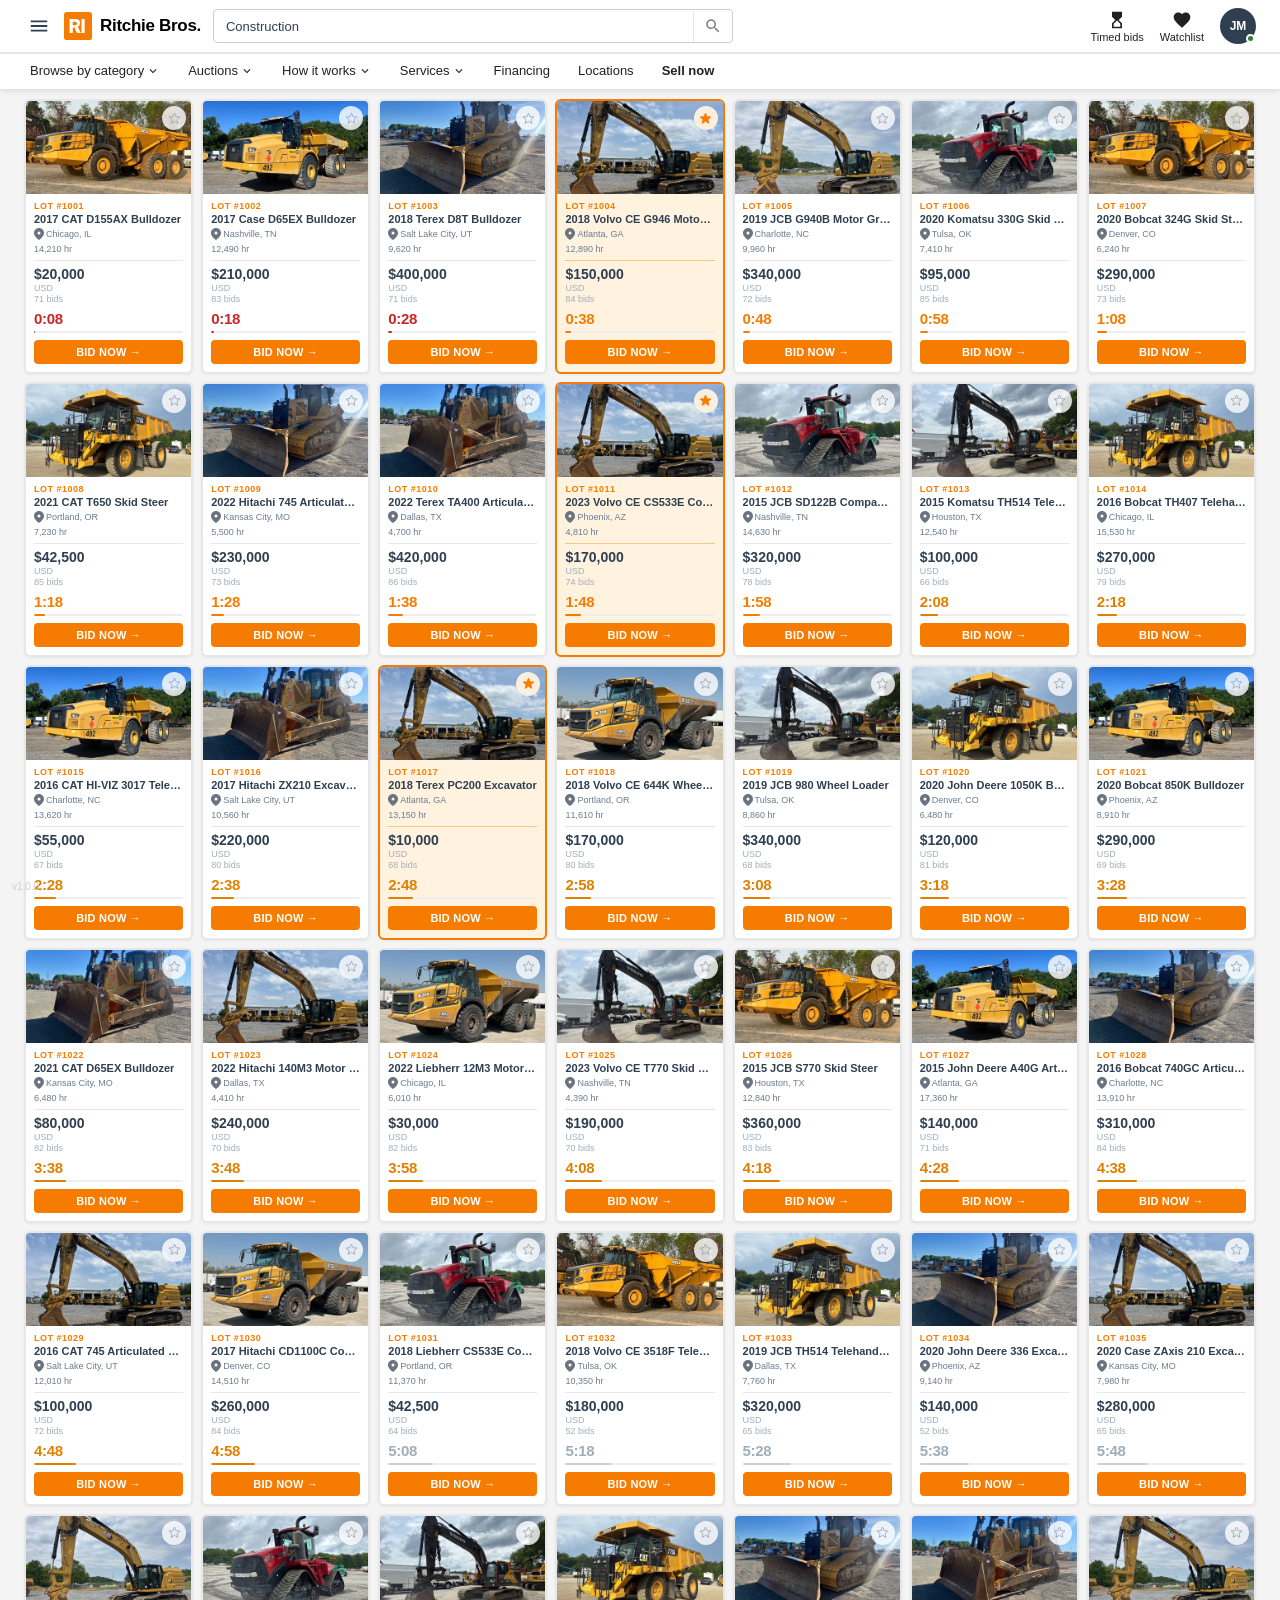
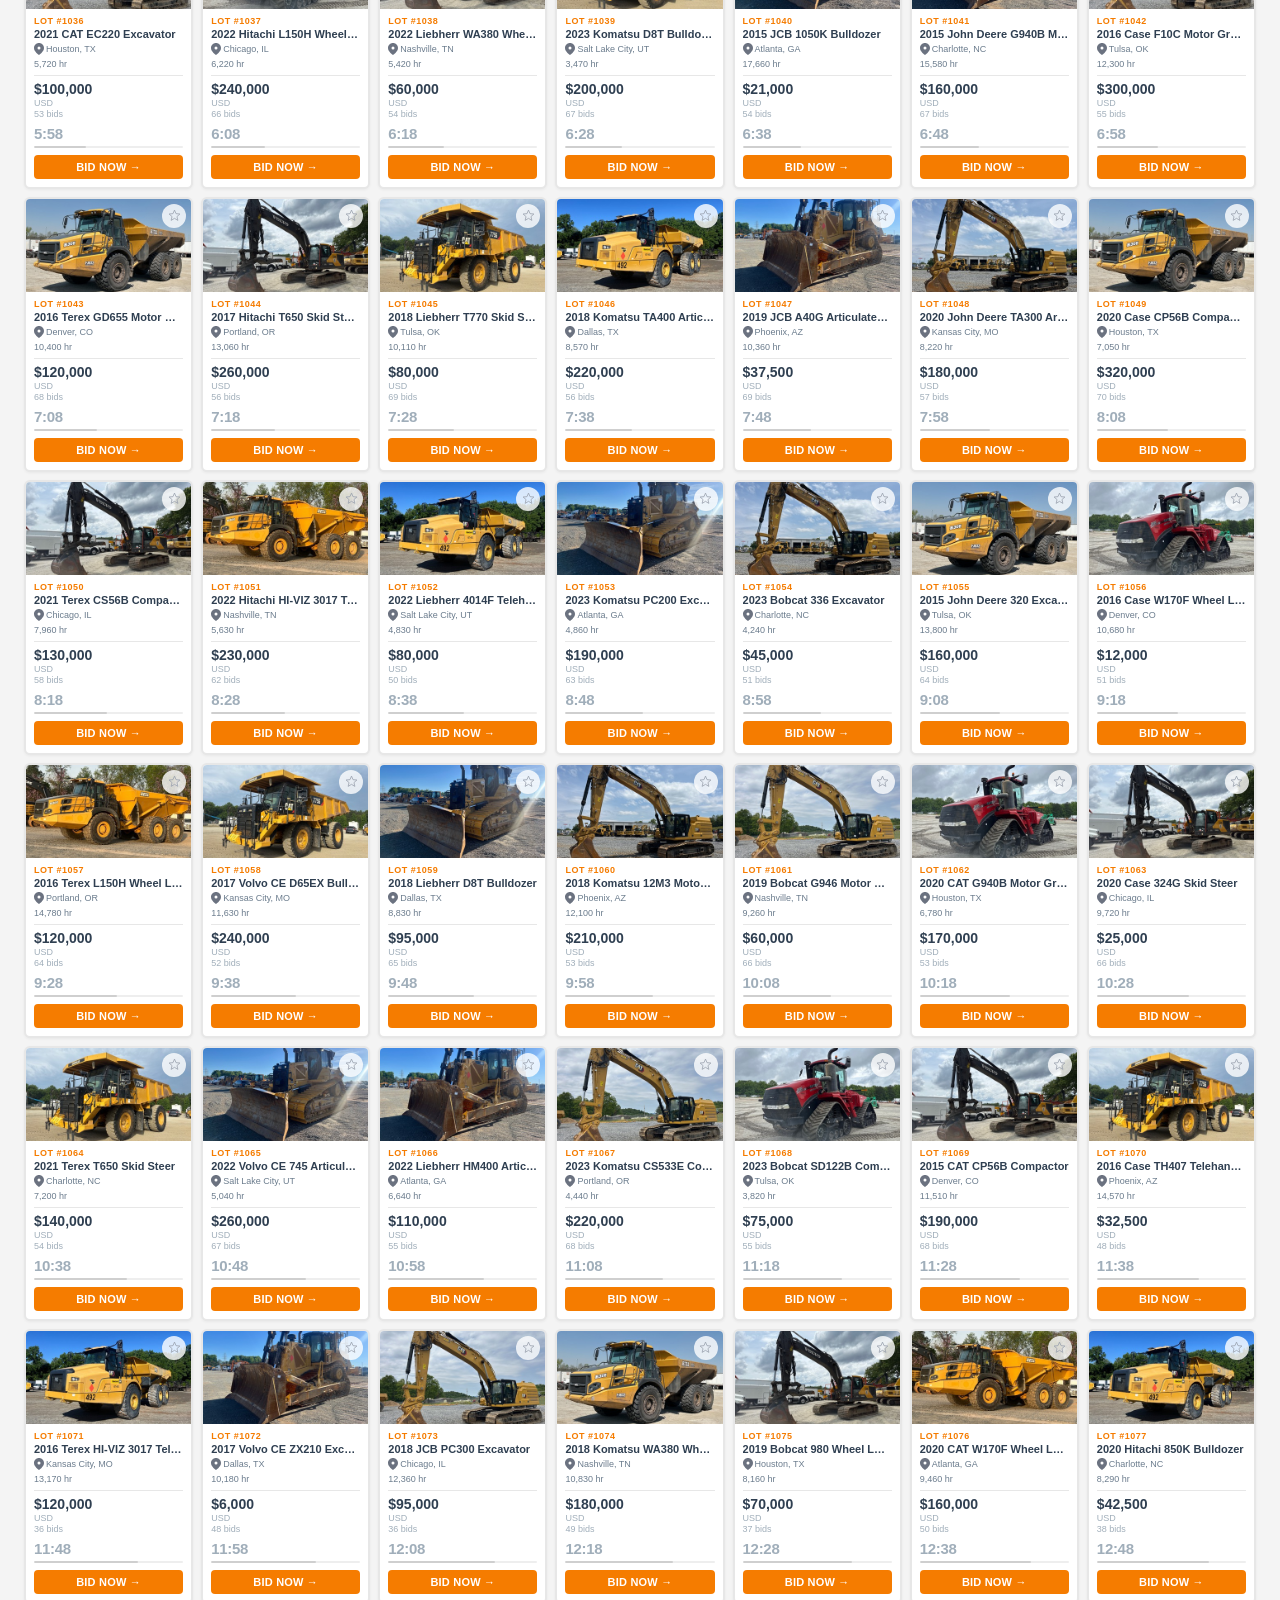
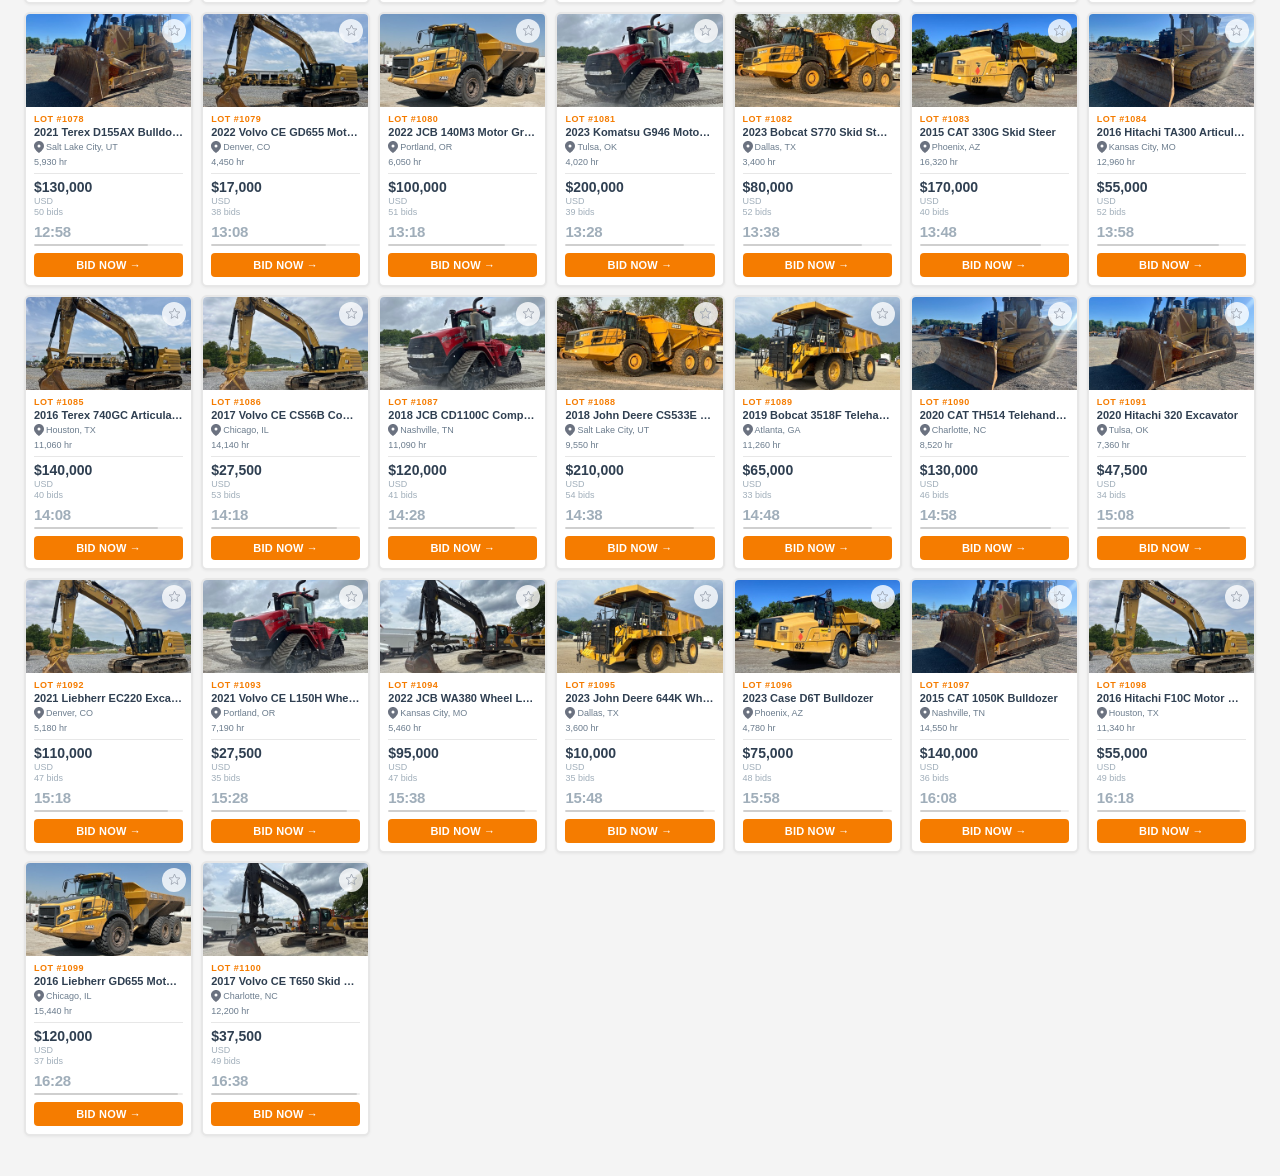
==== v2/index.html @ 9a1bb041 "chore: add v2/ sandbox — copy of current demo for new experiments Co-Authored-By: Claude Sonnet 4.6 " ====
<!DOCTYPE html>
<html lang="en">
<head>
<meta charset="UTF-8">
<meta name="viewport" content="width=device-width, initial-scale=1.0">
<title>Heavy Equipment Auction — LIVE</title>
<meta name="build-version" content="1.0.0">
<style>
  *, *::before, *::after { box-sizing: border-box; margin: 0; padding: 0; }

  :root {
    --bg: #F4F4F4;
    --card: #FFFFFF;
    --card-border: #E7E7E7;
    --divider: #CFCFCF;
    --orange: #F57C00;
    --amber: #E08000;
    --red: #C62828;
    --indigo: #5E35B1;
    --green: #2E7D32;
    --navy: #2F3F51;
    --text: #2F3F51;
    --muted: #6B7C8D;
    --dim: #A0AEBA;
  }

  body {
    background: var(--bg);
    color: var(--text);
    font-family: -apple-system, BlinkMacSystemFont, 'Segoe UI', sans-serif;
    min-height: 100vh;
  }

  /* ── HEADER (RB-style) ── */
  .header {
    background: #FFFFFF;
    position: sticky;
    top: 0;
    z-index: 100;
    box-shadow: 0 2px 6px rgba(0,0,0,0.1);
  }

  /* toolbar row */
  .header-toolbar {
    display: flex;
    align-items: center;
    gap: 12px;
    padding: 8px 16px;
    border-bottom: 1px solid rgba(0,0,0,0.10);
  }
  .header-left {
    display: flex;
    align-items: center;
    gap: 10px;
    flex-shrink: 0;
  }
  .header-icon-btn {
    background: none;
    border: none;
    cursor: pointer;
    color: #2F3F51;
    padding: 4px;
    display: flex;
    align-items: center;
    border-radius: 4px;
  }
  .header-icon-btn:hover { background: #F4F4F4; }
  .header-logo {
    display: flex;
    align-items: center;
    gap: 8px;
    text-decoration: none;
  }
  .header-logo-text {
    font-size: 17px;
    font-weight: 900;
    color: #000;
    letter-spacing: -0.3px;
    white-space: nowrap;
  }

  /* search */
  .header-search {
    flex: 1;
    max-width: 520px;
  }
  .header-search-wrap {
    display: flex;
    align-items: center;
    border: 1px solid #CFCFCF;
    border-radius: 4px;
    overflow: hidden;
    background: #fff;
  }
  .header-search-wrap:focus-within { border-color: var(--orange); box-shadow: 0 0 0 2px rgba(245,124,0,0.15); }
  .header-search-input {
    flex: 1;
    border: none;
    outline: none;
    padding: 8px 12px;
    font-size: 13px;
    color: var(--navy);
    background: transparent;
  }
  .header-search-btn {
    background: none;
    border: none;
    border-left: 1px solid #E7E7E7;
    padding: 7px 10px;
    cursor: pointer;
    display: flex;
    align-items: center;
  }
  .header-search-btn:hover { background: #F4F4F4; }

  /* right nav */
  .header-right {
    display: flex;
    align-items: center;
    gap: 16px;
    flex-shrink: 0;
    margin-left: auto;
  }
  .header-nav-link {
    display: flex;
    flex-direction: column;
    align-items: center;
    gap: 1px;
    text-decoration: none;
    color: rgba(0,0,0,0.87);
    font-size: 11px;
    font-weight: 500;
    white-space: nowrap;
  }
  .header-nav-link:hover { color: var(--orange); }
  .header-nav-link svg { color: inherit; }
  .header-avatar {
    position: relative;
    width: 36px;
    height: 36px;
    border-radius: 50%;
    background: var(--navy);
    color: #fff;
    font-size: 12px;
    font-weight: 700;
    border: none;
    cursor: pointer;
    display: flex;
    align-items: center;
    justify-content: center;
  }
  .avatar-dot {
    position: absolute;
    bottom: 1px;
    right: 1px;
    width: 9px;
    height: 9px;
    background: var(--green);
    border-radius: 50%;
    border: 2px solid #fff;
  }

  /* bottom nav row */
  .header-nav {
    border-top: 1px solid rgba(0,0,0,0.10);
  }
  .header-nav-inner {
    display: flex;
    align-items: center;
    padding: 0 16px;
    gap: 0;
  }
  .header-nav-item {
    display: flex;
    align-items: center;
    gap: 2px;
    padding: 9px 14px;
    font-size: 13px;
    font-weight: 500;
    color: rgba(0,0,0,0.87);
    background: none;
    border: none;
    text-decoration: none;
    cursor: pointer;
    white-space: nowrap;
    border-bottom: 2px solid transparent;
  }
  .header-nav-item:hover { color: var(--orange); border-bottom-color: var(--orange); }
  .header-nav-sell {
    font-weight: 900;
    font-size: 13px;
  }

  /* ── LIVE BADGE (used in header if needed) ── */
  .live-badge {
    background: var(--red);
    color: #fff;
    font-size: 10px;
    font-weight: 700;
    letter-spacing: 1.5px;
    padding: 3px 7px;
    border-radius: 3px;
    animation: livePulse 2s ease-in-out infinite;
    flex-shrink: 0;
  }
  @keyframes livePulse {
    0%, 100% { opacity: 1; }
    50% { opacity: 0.55; }
  }


  /* ── GRID ── */
  .grid {
    display: grid;
    grid-template-columns: repeat(8, 1fr);
    gap: 8px;
  }
  @media (max-width: 1399px) { .grid { grid-template-columns: repeat(7, 1fr); } }
  @media (max-width: 1099px) { .grid { grid-template-columns: repeat(5, 1fr); } }
  @media (max-width: 799px)  { .grid { grid-template-columns: repeat(4, 1fr); } }
  @media (max-width: 599px)  { .grid { grid-template-columns: repeat(2, 1fr); } }
  @media (max-width: 399px)  { .grid { grid-template-columns: 1fr; } }

  /* ── TILE ── */
  .tile {
    background: var(--card);
    border: 2px solid var(--card-border);
    border-radius: 6px;
    overflow: hidden;
    display: flex;
    flex-direction: column;
    transition: border-color 0.3s, box-shadow 0.3s, opacity 0.6s, transform 0.6s;
    position: relative;
    box-shadow: 0 1px 3px rgba(0,0,0,0.05);
  }


  /* watchlisted tile — orange tint bg + stronger border */
  .tile.watchlisted {
    background: #FFF3E0;
    border-color: var(--orange);
    border-width: 2px;
  }

  /* extend flash — single keyframe animation, no class swapping needed */
  @keyframes extendFlash {
    0%   { filter: grayscale(1) brightness(0.15); }
    45%  { filter: grayscale(1) brightness(0.15); }
    100% { filter: grayscale(0) brightness(1); }
  }
  .tile.extending {
    animation: extendFlash 3.5s ease-out forwards;
  }

  /* sold fade */
  .tile.selling {
    opacity: 0;
    transform: scale(0.95);
    pointer-events: none;
  }

  /* ── TILE IMAGE ── */
  .tile-img {
    width: 100%;
    aspect-ratio: 16/9;
    object-fit: cover;
    background: #E8E8E8;
    display: block;
  }
  .tile-img-wrap {
    position: relative;
    flex-shrink: 0;
  }
  .tile-img-fallback {
    width: 100%;
    aspect-ratio: 16/9;
    display: flex;
    align-items: center;
    justify-content: center;
    font-size: 10px;
    font-weight: 600;
    color: var(--dim);
    background: #EEEEEE;
    letter-spacing: 0.5px;
    text-transform: uppercase;
  }

  /* bid status banner */
  .bid-status-banner {
    position: absolute;
    bottom: 0;
    left: 0;
    right: 0;
    padding: 3px 8px;
    font-size: 10px;
    font-weight: 800;
    letter-spacing: 1.2px;
    text-align: center;
    text-transform: uppercase;
    display: none;
  }
  .bid-status-banner.winning {
    display: block;
    background: rgba(27, 94, 32, 0.88);
    color: #fff;
  }
  .bid-status-banner.outbid {
    display: block;
    background: rgba(183, 28, 28, 0.88);
    color: #fff;
  }

  /* extended badge */
  .extended-badge {
    position: absolute;
    top: 7px;
    left: 7px;
    background: var(--indigo);
    color: #fff;
    font-size: 10px;
    font-weight: 700;
    letter-spacing: 0.6px;
    padding: 3px 7px;
    border-radius: 3px;
    display: none;
    align-items: center;
    gap: 4px;
    z-index: 2;
  }
  .extended-badge.visible { display: flex; }

  /* sold overlay */
  .sold-overlay {
    position: absolute;
    inset: 0;
    background: rgba(47,63,81,0.88);
    display: none;
    flex-direction: column;
    align-items: center;
    justify-content: center;
    z-index: 10;
    border-radius: 6px;
  }
  .sold-overlay.visible { display: flex; }
  .sold-text {
    font-size: 34px;
    font-weight: 900;
    color: #4CAF50;
    letter-spacing: 4px;
    line-height: 1;
  }
  .sold-price {
    font-size: 20px;
    font-weight: 700;
    color: #fff;
    margin-top: 5px;
  }

  /* ── TILE BODY ── */
  .tile-body {
    padding: 7px 8px 0;
    flex: 1;
  }
  .tile-lot {
    font-size: 9px;
    font-weight: 700;
    color: var(--orange);
    letter-spacing: 0.5px;
    text-transform: uppercase;
    margin-bottom: 1px;
  }
  .tile-name {
    font-size: 11px;
    font-weight: 700;
    color: var(--navy);
    line-height: 1.3;
    margin-bottom: 2px;
    white-space: nowrap;
    overflow: hidden;
    text-overflow: ellipsis;
  }
  .tile-location {
    font-size: 9px;
    color: var(--muted);
    display: flex;
    align-items: center;
    gap: 2px;
    margin-bottom: 4px;
  }
  .tile-hours {
    font-size: 9px;
    color: var(--muted);
    margin-bottom: 6px;
  }
  .tile-bid-section {
    border-top: 1px solid var(--card-border);
    padding-top: 5px;
    margin-bottom: 6px;
  }
  .tile.watchlisted .tile-bid-section { border-top-color: #F9C784; }
  .bid-price { font-size: 14px; font-weight: 700; color: var(--navy); line-height: 1.2; }
  .bid-currency { font-size: 9px; color: var(--dim); margin-bottom: 1px; }
  .bid-count-val { font-size: 9px; color: var(--dim); }

  /* ── TILE FOOTER ── */
  .tile-footer {
    padding: 0 8px 8px;
  }
  .timer-row {
    display: flex;
    align-items: center;
    justify-content: space-between;
    margin-bottom: 4px;
  }
  .timer-display {
    font-size: 15px;
    font-weight: 800;
    font-variant-numeric: tabular-nums;
    letter-spacing: -0.3px;
    color: var(--dim);
    transition: color 0.3s;
  }
  .state-warning  .timer-display { color: var(--amber); }
  .state-urgent   .timer-display { color: var(--orange); }
  .state-critical .timer-display { color: var(--red); }

  /* progress bar */
  .progress-wrap {
    height: 2px;
    background: #EEEEEE;
    border-radius: 2px;
    overflow: hidden;
    margin-bottom: 7px;
  }
  .progress-fill {
    height: 100%;
    background: var(--divider);
    border-radius: 2px;
    transition: width 1s linear, background 0.3s;
  }
  .state-warning  .progress-fill { background: var(--amber); }
  .state-urgent   .progress-fill { background: var(--orange); }
  .state-critical .progress-fill { background: var(--red); }

  /* bid button */
  .bid-btn {
    width: 100%;
    padding: 6px 8px;
    background: var(--orange);
    color: #fff;
    font-size: 11px;
    font-weight: 700;
    letter-spacing: 0.2px;
    border: none;
    border-radius: 4px;
    cursor: pointer;
    transition: background 0.15s, transform 0.1s;
    display: flex;
    align-items: center;
    justify-content: center;
    gap: 4px;
  }
  .bid-btn:hover  { background: #E65100; }
  .bid-btn:active { transform: scale(0.98); }
  .bid-btn.flash  { background: #388E3C; color: #fff; }
  @keyframes btnUrgentFlash {
    0%, 100% { opacity: 1; }
    50%       { opacity: 0; }
  }
  .bid-btn.urgent-flash {
    animation: btnUrgentFlash 1.4s ease-in-out infinite;
  }

  /* ── TOASTS ── */
  .toast-container {
    position: fixed;
    bottom: 20px;
    right: 20px;
    z-index: 999;
    display: flex;
    flex-direction: column;
    gap: 7px;
    align-items: flex-end;
    pointer-events: none;
  }
  .toast {
    background: #FFFFFF;
    border: 1px solid var(--card-border);
    border-left: 3px solid var(--orange);
    color: var(--navy);
    font-size: 12px;
    font-weight: 600;
    padding: 9px 13px;
    border-radius: 5px;
    box-shadow: 0 3px 12px rgba(0,0,0,0.12);
    animation: toastIn 0.25s ease-out, toastOut 0.3s ease-in 2.7s forwards;
    max-width: 270px;
  }
  .toast.toast-purple { border-left-color: var(--indigo); }
  .toast.toast-green  { border-left-color: var(--green); }
  @keyframes toastIn  { from { opacity: 0; transform: translateX(16px); } to { opacity: 1; transform: translateX(0); } }
  @keyframes toastOut { from { opacity: 1; transform: translateX(0); } to { opacity: 0; transform: translateX(16px); } }

  /* ── VERSION BADGE ── */
  #version-badge {
    position: fixed;
    bottom: 8px;
    left: 12px;
    font-size: 10px;
    color: #CFCFCF;
    z-index: 999;
    pointer-events: none;
  }

  /* ── EMPTY STATE ── */
  .empty-state {
    grid-column: 1 / -1;
    text-align: center;
    padding: 80px 20px;
    color: var(--muted);
    font-size: 16px;
    display: none;
  }
  .empty-state.visible { display: block; }

  /* ── WATCHLIST STAR ── */
  .watch-btn {
    position: absolute;
    top: 5px;
    right: 5px;
    background: rgba(255,255,255,0.80);
    border: none;
    border-radius: 50%;
    width: 24px;
    height: 24px;
    display: flex;
    align-items: center;
    justify-content: center;
    cursor: pointer;
    transition: background 0.15s, transform 0.1s;
    z-index: 3;
    padding: 0;
  }
  .watch-btn:hover  { background: rgba(255,255,255,0.95); transform: scale(1.1); }
  .watch-btn:active { transform: scale(0.95); }
  .watch-btn.active { background: rgba(255,243,224,0.95); }

  /* ── PAGE MAX-WIDTH ── */
  .header-toolbar { max-width: 1680px; margin: 0 auto; padding-left: 24px; padding-right: 24px; }
  .header-nav-inner { max-width: 1680px; margin: 0 auto; padding-left: 16px; padding-right: 16px; }
  .auction-bar { padding-left: 24px; padding-right: 24px; }
  .legend-bar  { padding-left: 24px; padding-right: 24px; }
  .grid-container { padding: 10px 24px 40px; max-width: 1680px; margin: 0 auto; }
</style>
</head>
<body>

<!-- HEADER -->
<header class="header">
  <!-- Top toolbar -->
  <div class="header-toolbar">
    <!-- Left: hamburger + logo -->
    <div class="header-left">
      <button class="header-icon-btn" aria-label="Menu">
        <svg width="22" height="22" viewBox="0 0 24 24" fill="currentColor"><path d="M3 18h18v-2H3v2zm0-5h18v-2H3v2zm0-7v2h18V6H3z"/></svg>
      </button>
      <a href="#" class="header-logo">
        <svg width="28" height="28" viewBox="0 0 40 40" fill="none">
          <rect width="40" height="40" rx="4" fill="#F57C00"/>
          <path d="M8 30V10h8c4.4 0 7 2.2 7 5.8 0 2.4-1.2 4.2-3.2 5.2L24 30h-5.5l-3.6-7.8H12.5V30H8zm4.5-11.2h3.2c1.8 0 2.8-.9 2.8-2.5s-1-2.4-2.8-2.4h-3.2v4.9z" fill="white"/>
          <path d="M25 30V10h4.5v20H25z" fill="white"/>
        </svg>
        <span class="header-logo-text">Ritchie Bros.</span>
      </a>
    </div>

    <!-- Center: search -->
    <div class="header-search">
      <div class="header-search-wrap">
        <input class="header-search-input" type="text" placeholder="Search over 100,000 items" value="Construction">
        <button class="header-search-btn" aria-label="Search">
          <svg width="18" height="18" viewBox="0 0 24 24" fill="#808080"><path d="M15.5 14h-.79l-.28-.27C15.41 12.59 16 11.11 16 9.5 16 5.91 13.09 3 9.5 3S3 5.91 3 9.5 5.91 16 9.5 16c1.61 0 3.09-.59 4.23-1.57l.27.28v.79l5 4.99L20.49 19l-4.99-5zm-6 0C7.01 14 5 11.99 5 9.5S7.01 5 9.5 5 14 7.01 14 9.5 11.99 14 9.5 14z"/></svg>
        </button>
      </div>
    </div>

    <!-- Right: nav icons -->
    <div class="header-right">
      <a href="#" class="header-nav-link">
        <svg width="20" height="20" viewBox="0 0 24 24" fill="currentColor"><path d="m6 2 .01 6L10 12l-3.99 4.01L6 22h12v-6l-4-4 4-3.99V2H6zm10 14.5V20H8v-3.5l4-4 4 4z"/></svg>
        <span>Timed bids</span>
      </a>
      <a href="#" class="header-nav-link">
        <svg width="20" height="20" viewBox="0 0 24 24" fill="currentColor"><path d="m12 21.35-1.45-1.32C5.4 15.36 2 12.28 2 8.5 2 5.42 4.42 3 7.5 3c1.74 0 3.41.81 4.5 2.09C13.09 3.81 14.76 3 16.5 3 19.58 3 22 5.42 22 8.5c0 3.78-3.4 6.86-8.55 11.54L12 21.35z"/></svg>
        <span>Watchlist</span>
      </a>
      <button class="header-avatar" aria-label="Account">
        <span>JM</span>
        <span class="avatar-dot"></span>
      </button>
    </div>
  </div>

  <!-- Bottom nav -->
  <div class="header-nav">
    <div class="header-nav-inner">
      <button class="header-nav-item">Browse by category <svg width="14" height="14" viewBox="0 0 24 24" fill="currentColor"><path d="M16.59 8.59 12 13.17 7.41 8.59 6 10l6 6 6-6z"/></svg></button>
      <button class="header-nav-item">Auctions <svg width="14" height="14" viewBox="0 0 24 24" fill="currentColor"><path d="M16.59 8.59 12 13.17 7.41 8.59 6 10l6 6 6-6z"/></svg></button>
      <button class="header-nav-item">How it works <svg width="14" height="14" viewBox="0 0 24 24" fill="currentColor"><path d="M16.59 8.59 12 13.17 7.41 8.59 6 10l6 6 6-6z"/></svg></button>
      <button class="header-nav-item">Services <svg width="14" height="14" viewBox="0 0 24 24" fill="currentColor"><path d="M16.59 8.59 12 13.17 7.41 8.59 6 10l6 6 6-6z"/></svg></button>
      <a href="#" class="header-nav-item">Financing</a>
      <a href="#" class="header-nav-item">Locations</a>
      <a href="#" class="header-nav-item header-nav-sell">Sell now</a>
    </div>
  </div>
</header>


<!-- GRID -->
<div class="grid-container">
  <div class="grid" id="auction-grid">
    <div class="empty-state" id="empty-state">
      All lots have sold. Auction complete.
    </div>
  </div>
</div>

<!-- TOASTS -->
<div class="toast-container" id="toast-container"></div>

<!-- VERSION -->
<div id="version-badge"></div>

<script>
// ── FEATURE FLAGS ────────────────────────────────────────────────────────────
// v2: re-sort the grid after an auto-extension (true = reshuffle, false = stay put)
const V2_RESHUFFLE = true;

// ── DATA GENERATION ──────────────────────────────────────────────────────────

const THUMBNAILS = [
  'thumbnails/1.jpg','thumbnails/2.jpg','thumbnails/4.jpg','thumbnails/5.jpg',
  'thumbnails/6.jpg','thumbnails/7.jpg','thumbnails/8.jpg','thumbnails/9.jpg',
  'thumbnails/10.jpg','thumbnails/11.jpg',
];

const MAKES = ['CAT', 'John Deere', 'Komatsu', 'Volvo CE', 'Hitachi', 'Case', 'Bobcat', 'JCB', 'Liebherr', 'Terex'];

const EQUIPMENT_TYPES = [
  { type: 'Excavator',             models: ['320', '336', '349', 'PC200', 'PC300', 'ZX210', 'EC220', 'ZAxis 210'],      baseBid: 85000,  spread: 180000, color: '#E8EEF4' },
  { type: 'Wheel Loader',          models: ['980', '644K', 'WA380', 'L150H', 'ZW220', 'W170F'],                         baseBid: 65000,  spread: 220000, color: '#E8F2EC' },
  { type: 'Bulldozer',             models: ['D6T', 'D8T', 'D65EX', 'D155AX', '850K', '1050K'],                          baseBid: 110000, spread: 320000, color: '#F5EDE8' },
  { type: 'Motor Grader',          models: ['12M3', '140M3', 'GD655', 'F10C', 'G940B', 'G946'],                         baseBid: 75000,  spread: 250000, color: '#F4F2E8' },
  { type: 'Skid Steer',            models: ['S650', 'T650', '324G', '330G', 'S770', 'T770'],                             baseBid: 22000,  spread: 48000,  color: '#EAF0F5' },
  { type: 'Articulated Dump Truck',models: ['745', '740GC', 'TA300', 'A40G', 'TA400', 'HM400'],                         baseBid: 160000, spread: 350000, color: '#F0EBF8' },
  { type: 'Compactor',             models: ['CS56B', 'CP56B', 'SD122B', 'CS533E', 'CD1100C'],                            baseBid: 32000,  spread: 110000, color: '#E8F5F2' },
  { type: 'Telehandler',           models: ['TH407', 'TH514', '3518F', '4014F', 'HI-VIZ 3017'],                         baseBid: 38000,  spread: 140000, color: '#F5EFE8' },
];

const LOCATIONS = [
  'Houston, TX', 'Dallas, TX', 'Denver, CO', 'Atlanta, GA',
  'Chicago, IL', 'Phoenix, AZ', 'Portland, OR', 'Charlotte, NC',
  'Nashville, TN', 'Kansas City, MO', 'Tulsa, OK', 'Salt Lake City, UT',
];

function getBidIncrement(currentBid) {
  if (currentBid <   1000) return 100;
  if (currentBid <   5000) return 250;
  if (currentBid <  10000) return 500;
  if (currentBid <  25000) return 1000;
  if (currentBid <  50000) return 2500;
  if (currentBid < 100000) return 5000;
  return 10000;
}

function seededRandom(seed) {
  let s = seed;
  return function() {
    s = (s * 1664525 + 1013904223) & 0xffffffff;
    return (s >>> 0) / 0xffffffff;
  };
}

function fmt$(n) {
  return '$' + Math.round(n).toLocaleString();
}

function fmtHr(h) {
  return h.toLocaleString() + ' hr';
}

function generateItems() {
  const items = [];
  const now = Date.now();

  for (let i = 0; i < 100; i++) {
    const rng = seededRandom(i * 137 + 42);
    const typeIdx = Math.floor(rng() * EQUIPMENT_TYPES.length);
    const eq = EQUIPMENT_TYPES[typeIdx];
    const make = MAKES[Math.floor(rng() * MAKES.length)];
    const model = eq.models[Math.floor(rng() * eq.models.length)];
    const year = 2015 + Math.floor(rng() * 9);
    const location = LOCATIONS[Math.floor(rng() * LOCATIONS.length)];
    const simCap = 10000 + Math.floor(rng() * 490000);
    // Items closing soonest (i=0) start near 90% of cap; latest (i=99) near 30%
    const fraction = i / 99;
    const baseProgress = 0.9 - fraction * 0.6;
    const jitter = (rng() - 0.5) * 0.12;
    const bidProgress = Math.max(0.05, Math.min(0.95, baseProgress + jitter));
    const rawBid = Math.round(simCap * bidProgress);
    const startIncrement = getBidIncrement(rawBid);
    const startBid = Math.max(startIncrement, Math.floor(rawBid / startIncrement) * startIncrement);
    const bidCount = Math.round(5 + bidProgress * 70 + rng() * 25);
    // Hours scale with age: ~1000–1600 hrs/year, rounded to nearest 10
    const hoursPerYear = 1000 + Math.floor(rng() * 600);
    const hours = Math.round((hoursPerYear * (2026 - year) + Math.floor(rng() * 500)) / 10) * 10;
    const lotNum = 1001 + i;
    const watchlisted = lotNum === 1004 || lotNum === 1011 || lotNum === 1017;
    const thumbnail = watchlisted ? 'thumbnails/5.jpg' : THUMBNAILS[Math.floor(rng() * THUMBNAILS.length)];

    // Items close 10s apart; first at 10s, last at ~1000s
    const closeTime = now + (10 + i * 10) * 1000;

    items.push({
      id: lotNum,
      lotNum,
      year,
      make,
      model,
      type: eq.type,
      bgColor: eq.color,
      thumbnail,
      location,
      currentBid: startBid,
      bidCount,
      closeTime,
      originalClose: closeTime,
      status: 'active',
      extendedUntil: 0,
      extendCount: 0,
      watchlisted,
      userBid: false,
      userWinning: false,
      simCap,
      hours,
    });
  }

  // Sort by closeTime
  items.sort((a, b) => a.closeTime - b.closeTime);
  return items;
}

// ── STATE ────────────────────────────────────────────────────────────────────

let items = generateItems();
let soldCount = 0;
let totalSales = 0;

// ── RENDER ───────────────────────────────────────────────────────────────────

function timerState(secsLeft) {
  if (secsLeft <= 30)  return 'critical';
  if (secsLeft <= 120) return 'urgent';
  if (secsLeft <= 300) return 'warning';
  return 'normal';
}


function formatTime(secs) {
  if (secs <= 0) return '0:00';
  const m = Math.floor(secs / 60);
  const s = secs % 60;
  return `${m}:${s.toString().padStart(2, '0')}`;
}

function progressPct(item) {
  const remaining = item.closeTime - Date.now();
  const fullSpan = 17 * 60 * 1000;
  return Math.max(0, Math.min(100, (remaining / fullSpan) * 100));
}

function buildTile(item) {
  const secsLeft = Math.max(0, Math.ceil((item.closeTime - Date.now()) / 1000));
  const state = timerState(secsLeft);
  const pct = progressPct(item);
  const extVisible = Date.now() < item.extendedUntil;

  const el = document.createElement('div');
  el.className = `tile state-${state}${item.watchlisted ? ' watchlisted' : ''}`;
  el.id = `tile-${item.id}`;
  el.dataset.id = item.id;

  el.innerHTML = `
    <div class="tile-img-wrap">
      <img class="tile-img" src="${item.thumbnail}"
           style="background:${item.bgColor}"
           onerror="this.style.display='none';this.nextElementSibling.style.display='flex'">
      <div class="tile-img-fallback" style="background:${item.bgColor};display:none">
        ${item.type}
      </div>
      <button class="watch-btn${item.watchlisted ? ' active' : ''}" id="watch-${item.id}"
              onclick="toggleWatchlist(${item.id})" title="${item.watchlisted ? 'Remove from watchlist' : 'Add to watchlist'}">
        <svg width="13" height="13" viewBox="0 0 24 24">
          <path d="M12 17.27L18.18 21l-1.64-7.03L22 9.24l-7.19-.61L12 2 9.19 8.63 2 9.24l5.46 4.73L5.82 21z"
                fill="${item.watchlisted ? '#F57C00' : 'none'}"
                stroke="${item.watchlisted ? '#F57C00' : '#9CA3AF'}"
                stroke-width="1.5"/>
        </svg>
      </button>
      <div class="extended-badge${extVisible ? ' visible' : ''}" id="badge-${item.id}">
        ⚡ AUTO EXTENDED
      </div>
      <div class="bid-status-banner${item.userBid ? (item.userWinning ? ' winning' : ' outbid') : ''}" id="status-${item.id}">
        ${item.userBid ? (item.userWinning ? 'Winning' : 'Outbid') : ''}
      </div>
      <div class="sold-overlay" id="overlay-${item.id}">
        <div class="sold-text">SOLD</div>
        <div class="sold-price">${fmt$(item.currentBid)}</div>
      </div>
    </div>
    <div class="tile-body">
      <div class="tile-lot">LOT #${item.lotNum}</div>
      <div class="tile-name">${item.year} ${item.make} ${item.model} ${item.type}</div>
      <div class="tile-location">
        <svg width="10" height="12" viewBox="0 0 10 12" fill="none" style="flex-shrink:0">
          <path d="M5 0C2.24 0 0 2.24 0 5c0 3.75 5 7 5 7s5-3.25 5-7c0-2.76-2.24-5-5-5zm0 6.5A1.5 1.5 0 1 1 5 3.5a1.5 1.5 0 0 1 0 3z" fill="#6b7280"/>
        </svg>
        ${item.location}
      </div>
      <div class="tile-hours">${fmtHr(item.hours)}</div>
      <div class="tile-bid-section">
        <div class="bid-price" id="bid-${item.id}">${fmt$(item.currentBid)}</div>
        <div class="bid-currency">USD</div>
        <div class="bid-count-val" id="count-${item.id}">${item.bidCount} bids</div>
      </div>
    </div>
    <div class="tile-footer">
      <div class="timer-row">
        <div class="timer-display" id="timer-${item.id}">${formatTime(secsLeft)}</div>
      </div>
      <div class="progress-wrap">
        <div class="progress-fill" id="prog-${item.id}" style="width:${pct}%"></div>
      </div>
      <button class="bid-btn" id="btn-${item.id}" onclick="placeBid(${item.id})">
        BID NOW &rarr;
      </button>
    </div>
  `;

  return el;
}

function renderGrid() {
  const grid = document.getElementById('auction-grid');
  const emptyState = document.getElementById('empty-state');
  const active = items.filter(i => i.status === 'active')
    .sort((a, b) => V2_RESHUFFLE
      ? a.closeTime - b.closeTime
      : a.originalClose - b.originalClose);

  // Remove tiles for items no longer in active list (already sold & faded)
  const existingIds = new Set(Array.from(grid.querySelectorAll('.tile')).map(el => Number(el.dataset.id)));
  const activeIds = new Set(active.map(i => i.id));

  // Add missing tiles
  for (const item of active) {
    if (!existingIds.has(item.id)) {
      const el = buildTile(item);
      grid.appendChild(el);
    }
  }

  // Reorder tiles to match sorted order
  for (let i = 0; i < active.length; i++) {
    const item = active[i];
    const el = document.getElementById(`tile-${item.id}`);
    if (el) {
      el.style.order = i;
    }
  }

  emptyState.classList.toggle('visible', active.length === 0);
}

function updateBidStatus(item) {
  const el = document.getElementById(`status-${item.id}`);
  if (!el) return;
  el.className = 'bid-status-banner' + (item.userBid ? (item.userWinning ? ' winning' : ' outbid') : '');
  el.textContent  = item.userBid ? (item.userWinning ? 'Winning' : 'Outbid') : '';
}

function updateTile(item, secsLeft) {
  if (secsLeft === undefined) secsLeft = Math.max(0, Math.ceil((item.closeTime - Date.now()) / 1000));
  const state = timerState(secsLeft);
  const pct = progressPct(item);

  const tile = document.getElementById(`tile-${item.id}`);
  if (!tile) return;

  // Update state class (preserve extending so its animation isn't killed mid-frame)
  const wasExtending = tile.classList.contains('extending');
  tile.className = `tile state-${state}${item.watchlisted ? ' watchlisted' : ''}${wasExtending ? ' extending' : ''}`;

  // Update timer
  const timerEl = document.getElementById(`timer-${item.id}`);
  if (timerEl) timerEl.textContent = formatTime(secsLeft);

  // Update progress
  const prog = document.getElementById(`prog-${item.id}`);
  if (prog) prog.style.width = pct + '%';

  // Extended badge
  const badge = document.getElementById(`badge-${item.id}`);
  if (badge) badge.classList.toggle('visible', Date.now() < item.extendedUntil);

  // Bid info
  const bidEl = document.getElementById(`bid-${item.id}`);
  if (bidEl) bidEl.textContent = fmt$(item.currentBid);
  const countEl = document.getElementById(`count-${item.id}`);
  if (countEl) countEl.textContent = item.bidCount + ' bids';
  updateBidStatus(item);

  // Flash BID NOW button if watchlisted and closing in < 15 seconds
  const btnEl = document.getElementById(`btn-${item.id}`);
  if (btnEl && !btnEl.classList.contains('flash')) {
    btnEl.classList.toggle('urgent-flash', item.watchlisted && secsLeft < 30);
  }
}


// ── ACTIONS ──────────────────────────────────────────────────────────────────

function extendItem(item, addSeconds) {
  item.closeTime += addSeconds * 1000;
  item.extendedUntil = Date.now() + 5000;
  item.extendCount++;

  // Flash full black only for watched/bid-on items
  if (item.watchlisted || item.userBid) {
    const tile = document.getElementById(`tile-${item.id}`);
    if (tile) {
      tile.classList.remove('extending');
      void tile.offsetWidth;
      tile.classList.add('extending');
      setTimeout(() => tile.classList.remove('extending'), 3500);
    }
  }
}

function sellItem(item) {
  if (item.status === 'sold') return;
  item.status = 'sold';
  soldCount++;
  totalSales += item.currentBid;

  const overlay = document.getElementById(`overlay-${item.id}`);
  if (overlay) {
    overlay.querySelector('.sold-price').textContent = fmt$(item.currentBid);
    overlay.classList.add('visible');
  }

  const tile = document.getElementById(`tile-${item.id}`);

  // Fade out after short delay
  setTimeout(() => {
    if (tile) tile.classList.add('selling');
    setTimeout(() => {
      if (tile) tile.remove();
          const active = items.filter(i => i.status === 'active');
      if (active.length === 0) {
        document.getElementById('empty-state').classList.add('visible');
      }
    }, 700);
  }, 1800);
}

function toggleWatchlist(itemId) {
  const item = items.find(i => i.id === itemId);
  if (!item || item.status !== 'active') return;
  item.watchlisted = !item.watchlisted;

  const tile = document.getElementById(`tile-${item.id}`);
  const btn  = document.getElementById(`watch-${item.id}`);
  if (tile) tile.classList.toggle('watchlisted', item.watchlisted);
  if (btn) {
    btn.classList.toggle('active', item.watchlisted);
    btn.title = item.watchlisted ? 'Remove from watchlist' : 'Add to watchlist';
    const path = btn.querySelector('path');
    if (path) {
      path.setAttribute('fill',   item.watchlisted ? '#F57C00' : 'none');
      path.setAttribute('stroke', item.watchlisted ? '#F57C00' : '#9CA3AF');
    }
  }
}

function placeBid(itemId) {
  const item = items.find(i => i.id === itemId);
  if (!item || item.status !== 'active') return;

  const secsLeft = Math.max(0, Math.ceil((item.closeTime - Date.now()) / 1000));
  const increment = getBidIncrement(item.currentBid);
  item.currentBid += increment;
  item.bidCount++;

  // Mark user as winning bidder
  item.userBid = true;
  item.userWinning = true;
  updateBidStatus(item);

  // Auto-watchlist on bid
  if (!item.watchlisted) {
    item.watchlisted = true;
    const wBtn = document.getElementById(`watch-${item.id}`);
    if (wBtn) {
      wBtn.classList.add('active');
      wBtn.title = 'Remove from watchlist';
      const path = wBtn.querySelector('path');
      if (path) { path.setAttribute('fill','#F57C00'); path.setAttribute('stroke','#F57C00'); }
    }
  }

  let extended = false;
  if (secsLeft < 60) {
    extendItem(item, 60);
    extended = true;
  }

  // Flash button
  const btn = document.getElementById(`btn-${item.id}`);
  if (btn) {
    btn.classList.add('flash');
    btn.textContent = 'BID PLACED!';
    setTimeout(() => {
      btn.classList.remove('flash');
      btn.innerHTML = 'BID NOW &rarr;';
    }, 1500);
  }

  updateTile(item);

  if (extended) {
    if (V2_RESHUFFLE) renderGrid();
    showToast(`LOT #${item.lotNum} — Bid placed! Auto extended +1:00`, 'purple');
  } else {
    showToast(`LOT #${item.lotNum} — Bid placed! ${fmt$(item.currentBid)}`, 'orange');
  }
}

// ── SIMULATION ───────────────────────────────────────────────────────────────

function simBidOnItem(item) {
  if (item.currentBid >= item.simCap) return;
  const secsLeft = (item.closeTime - Date.now()) / 1000;
  const increment = getBidIncrement(item.currentBid);
  item.currentBid += increment;
  item.bidCount++;

  if (item.userBid && item.userWinning) {
    item.userWinning = false;
    updateBidStatus(item);
    showToast(`LOT #${item.lotNum} — You've been outbid!`, 'orange');
  }

  let extended = false;
  if (secsLeft < 60 && Math.random() < 0.65) {
    extendItem(item, 60);
    extended = true;
  }

  updateTile(item);

  if (extended && V2_RESHUFFLE) renderGrid();
  if (extended && (item.watchlisted || item.userBid)) showToast(`LOT #${item.lotNum} — New bid! Auto extended`, 'purple');
}

function simulateActivity() {
  const now = Date.now();
  const active = items.filter(i => i.status === 'active');
  if (active.length === 0) return;

  // Weighted pool: hot items (< 90s) appear 4x, warm (< 5min) 2x, cool 1x
  const pool = [];
  for (const item of active) {
    const secs = (item.closeTime - now) / 1000;
    if (secs <= 0) continue;
    const weight = secs < 90 ? 4 : secs < 300 ? 2 : 1;
    for (let w = 0; w < weight; w++) pool.push(item);
  }
  if (pool.length === 0) return;

  // Pick 1–3 unique items per cycle
  const count = 1 + Math.floor(Math.random() * 3);
  const picked = new Set();
  for (let i = 0; i < count * 5 && picked.size < count; i++) {
    picked.add(pool[Math.floor(Math.random() * pool.length)]);
  }
  for (const item of picked) simBidOnItem(item);
}

// ── TICK ─────────────────────────────────────────────────────────────────────

function tick() {
  const now = Date.now();
  let needsReorder = false;

  for (const item of items) {
    if (item.status !== 'active') continue;

    const msLeft = item.closeTime - now;

    // One full second past 0:00 → sell
    if (msLeft <= -1000) {
      sellItem(item);
      needsReorder = true;
      continue;
    }

    // Clamp display to 0 so it shows 0:00 for that final second
    const secsLeft = Math.max(0, Math.ceil(msLeft / 1000));
    updateTile(item, secsLeft);
  }

  if (needsReorder) renderGrid();
}

// ── TOASTS ───────────────────────────────────────────────────────────────────

function showToast(msg, type = 'orange') {
  const container = document.getElementById('toast-container');
  const toast = document.createElement('div');
  toast.className = `toast toast-${type}`;
  toast.textContent = msg;
  container.appendChild(toast);
  setTimeout(() => toast.remove(), 3100);
}

// ── INIT ─────────────────────────────────────────────────────────────────────

renderGrid();
setInterval(tick, 1000);

setTimeout(function scheduleActivity() {
  simulateActivity();
  setTimeout(scheduleActivity, 2000 + Math.random() * 3000);
}, 6000);

// Version badge
const _v = document.querySelector('meta[name="build-version"]');
if (_v) document.getElementById('version-badge').textContent = 'v' + _v.content;

</script>
</body>
</html>
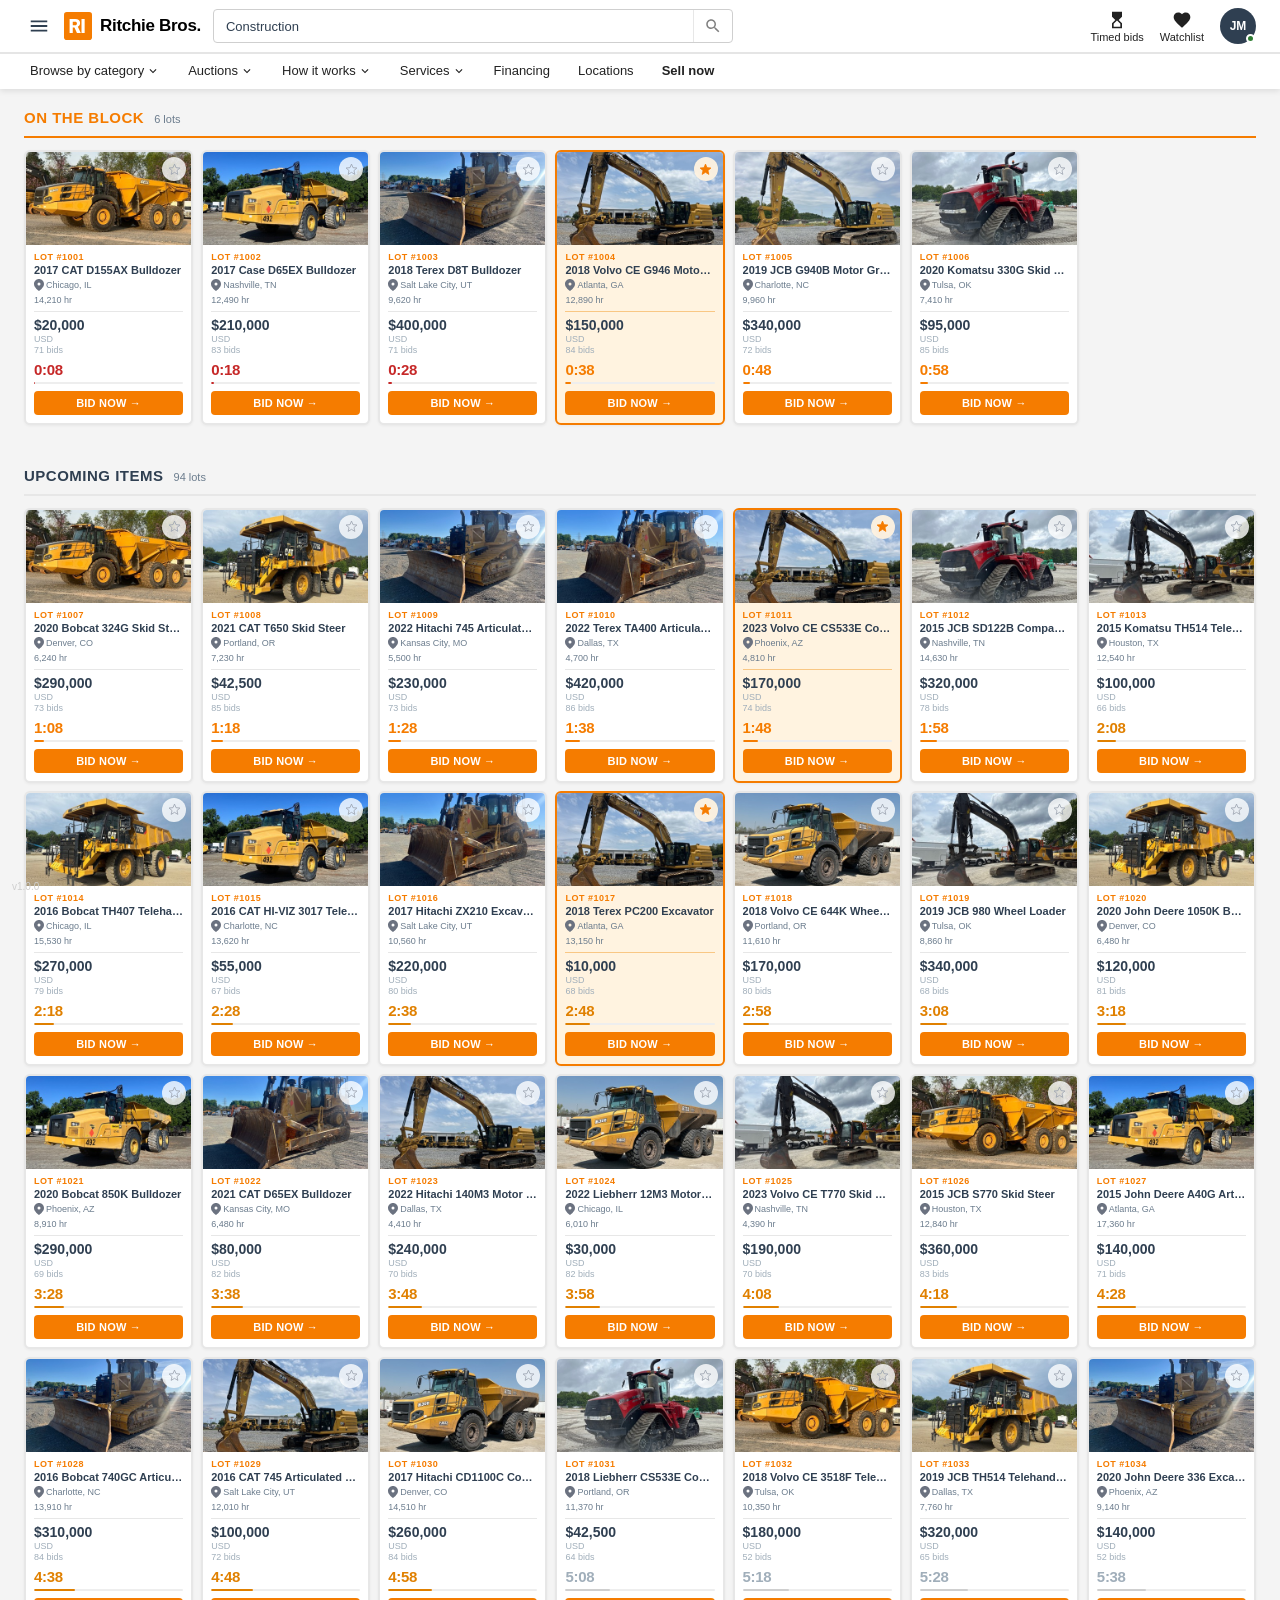
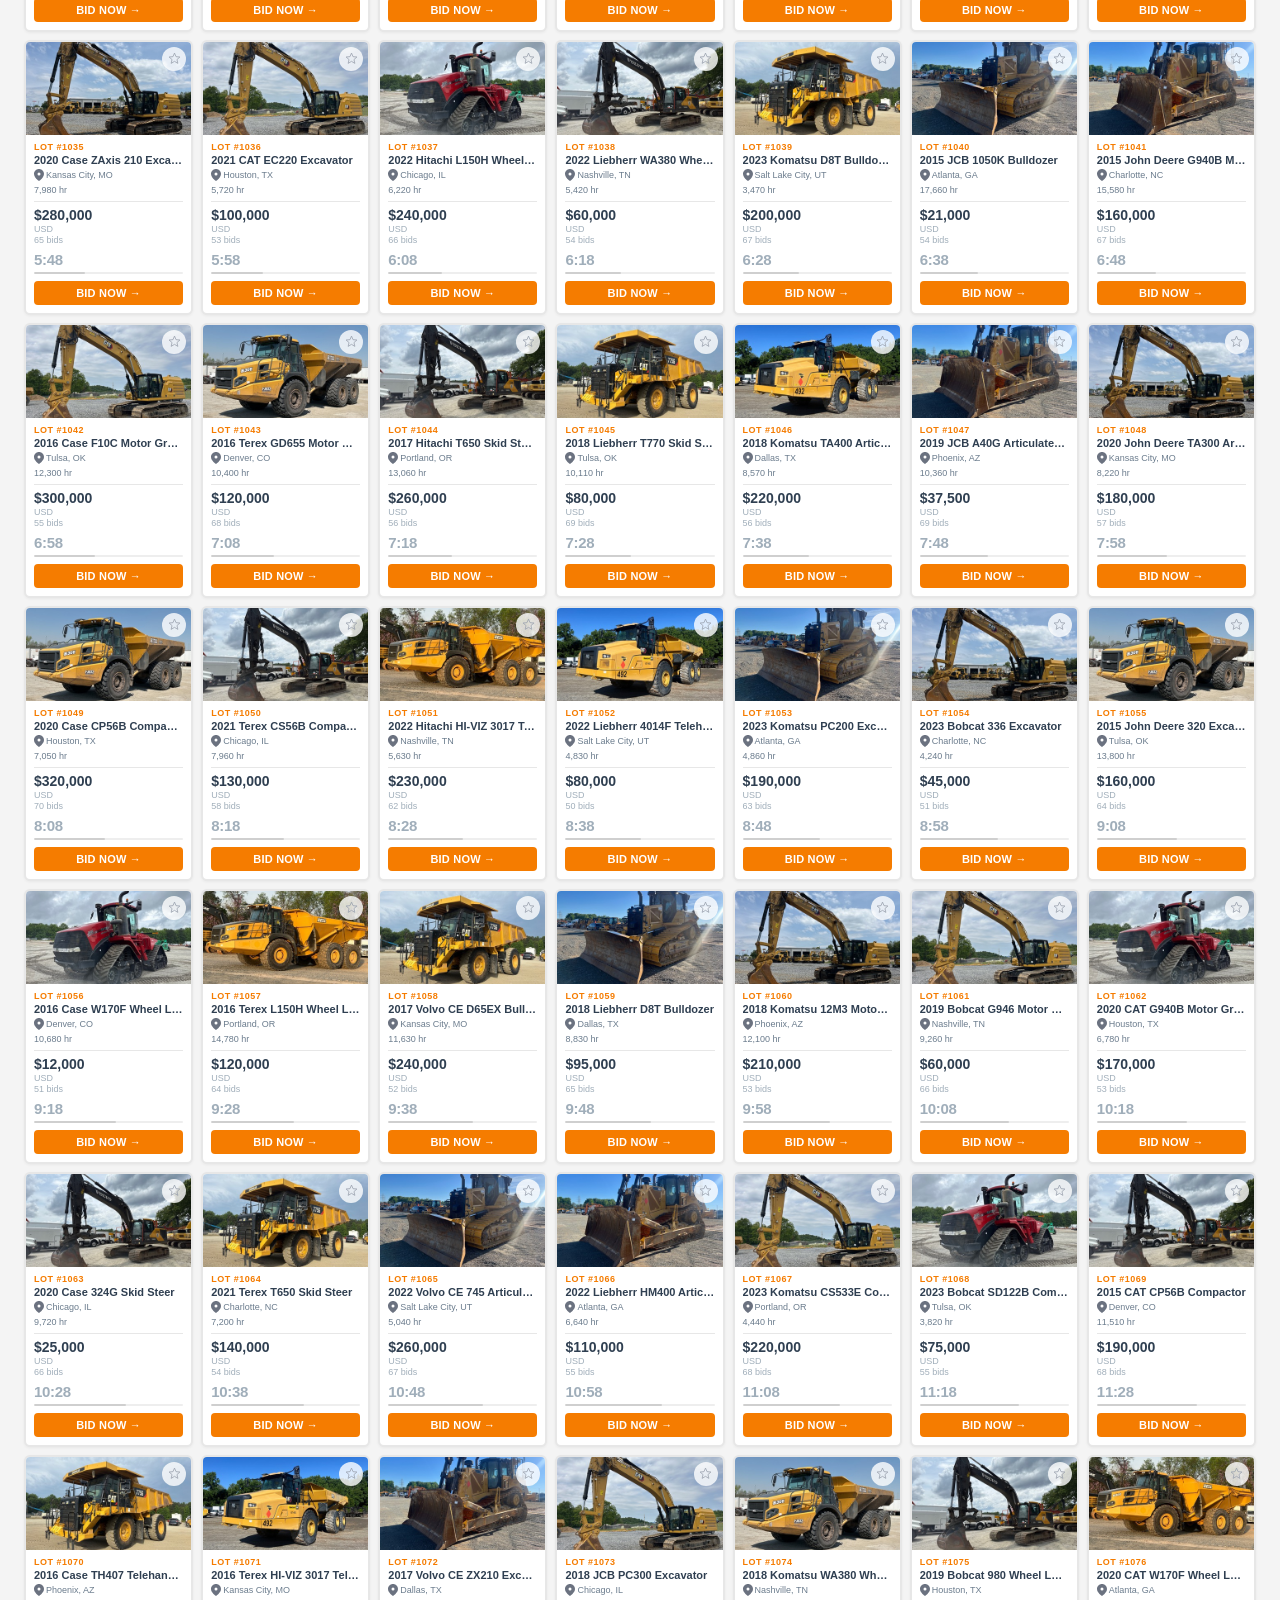
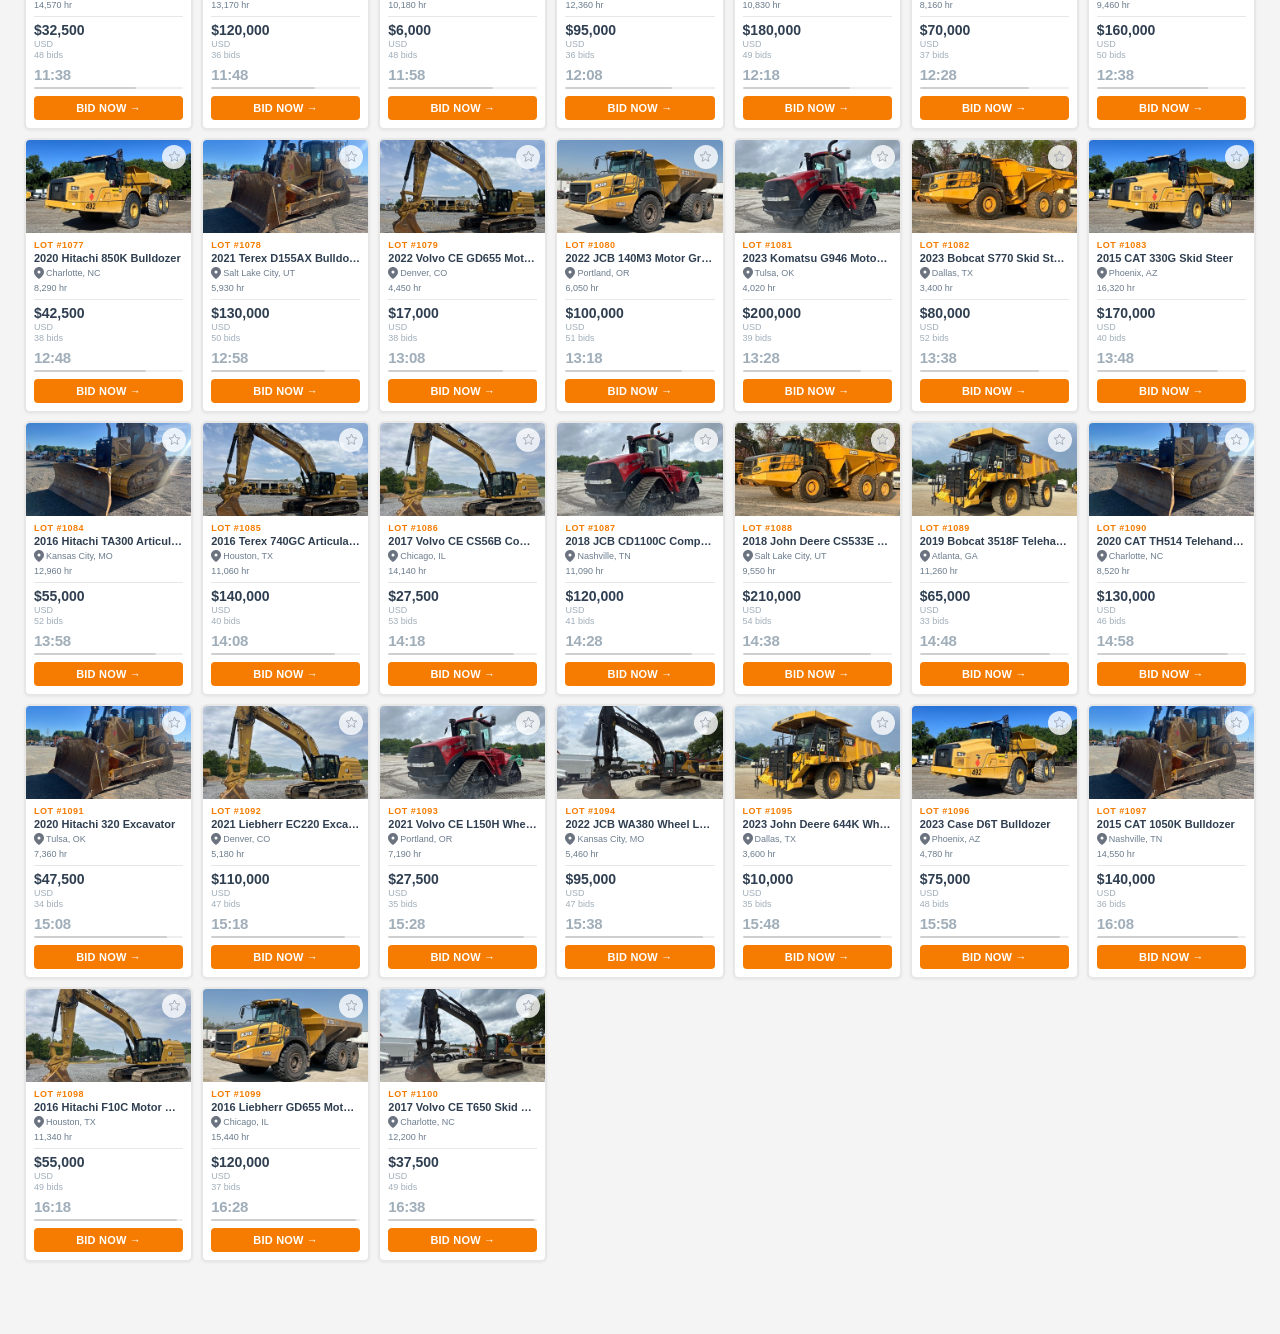
==== commit 826ef289: "feat(v2): add On the Block / Upcoming Items two-section layout Co-Authored-By: Claude Sonnet 4.6 <no" ====
--- a/v2/index.html
+++ b/v2/index.html
@@ -551,6 +551,35 @@
   .auction-bar { padding-left: 24px; padding-right: 24px; }
   .legend-bar  { padding-left: 24px; padding-right: 24px; }
   .grid-container { padding: 10px 24px 40px; max-width: 1680px; margin: 0 auto; }
+
+  /* ── SECTIONS ── */
+  .auction-section { margin-bottom: 32px; }
+  .section-header {
+    display: flex;
+    align-items: baseline;
+    gap: 10px;
+    padding: 10px 0 10px;
+    border-bottom: 2px solid var(--card-border);
+    margin-bottom: 12px;
+  }
+  .section-header--hot {
+    border-bottom-color: var(--orange);
+  }
+  .section-title {
+    font-size: 15px;
+    font-weight: 700;
+    color: var(--navy);
+    text-transform: uppercase;
+    letter-spacing: 0.5px;
+  }
+  .section-header--hot .section-title {
+    color: var(--orange);
+  }
+  .section-count {
+    font-size: 11px;
+    color: var(--muted);
+    font-weight: 500;
+  }
 </style>
 </head>
 <body>
@@ -618,11 +647,24 @@
 
 <!-- GRID -->
 <div class="grid-container">
-  <div class="grid" id="auction-grid">
-    <div class="empty-state" id="empty-state">
-      All lots have sold. Auction complete.
+
+  <div class="auction-section" id="section-hot">
+    <div class="section-header section-header--hot">
+      <span class="section-title">On the Block</span>
+      <span class="section-count" id="hot-count"></span>
     </div>
+    <div class="grid" id="grid-hot"></div>
   </div>
+
+  <div class="auction-section" id="section-upcoming">
+    <div class="section-header section-header--upcoming">
+      <span class="section-title">Upcoming Items</span>
+      <span class="section-count" id="upcoming-count"></span>
+    </div>
+    <div class="grid" id="grid-upcoming"></div>
+  </div>
+
+  <div class="empty-state" id="empty-state">All lots have sold. Auction complete.</div>
 </div>
 
 <!-- TOASTS -->
@@ -852,33 +894,42 @@
 }
 
 function renderGrid() {
-  const grid = document.getElementById('auction-grid');
-  const emptyState = document.getElementById('empty-state');
+  const hotGrid      = document.getElementById('grid-hot');
+  const upcomingGrid = document.getElementById('grid-upcoming');
+  const emptyState   = document.getElementById('empty-state');
+  const now = Date.now();
+
   const active = items.filter(i => i.status === 'active')
-    .sort((a, b) => V2_RESHUFFLE
-      ? a.closeTime - b.closeTime
-      : a.originalClose - b.originalClose);
-
-  // Remove tiles for items no longer in active list (already sold & faded)
-  const existingIds = new Set(Array.from(grid.querySelectorAll('.tile')).map(el => Number(el.dataset.id)));
-  const activeIds = new Set(active.map(i => i.id));
-
-  // Add missing tiles
+    .sort((a, b) => a.closeTime - b.closeTime);
+
+  // Remove tiles for sold items
+  for (const el of document.querySelectorAll('.tile')) {
+    if (!active.find(i => i.id === Number(el.dataset.id))) el.remove();
+  }
+
+  let hotOrder = 0, upcomingOrder = 0;
   for (const item of active) {
-    if (!existingIds.has(item.id)) {
-      const el = buildTile(item);
-      grid.appendChild(el);
+    const secsLeft = Math.max(0, Math.ceil((item.closeTime - now) / 1000));
+    const targetGrid = secsLeft <= 60 ? hotGrid : upcomingGrid;
+
+    let tile = document.getElementById(`tile-${item.id}`);
+    if (!tile) {
+      tile = buildTile(item);
+      targetGrid.appendChild(tile);
+    } else if (tile.parentElement !== targetGrid) {
+      targetGrid.appendChild(tile);
     }
-  }
-
-  // Reorder tiles to match sorted order
-  for (let i = 0; i < active.length; i++) {
-    const item = active[i];
-    const el = document.getElementById(`tile-${item.id}`);
-    if (el) {
-      el.style.order = i;
-    }
-  }
+
+    tile.style.order = secsLeft <= 60 ? hotOrder++ : upcomingOrder++;
+  }
+
+  const hotCount      = active.filter(i => Math.ceil((i.closeTime - now) / 1000) <= 60).length;
+  const upcomingCount = active.length - hotCount;
+
+  document.getElementById('hot-count').textContent      = `${hotCount} lot${hotCount !== 1 ? 's' : ''}`;
+  document.getElementById('upcoming-count').textContent = `${upcomingCount} lot${upcomingCount !== 1 ? 's' : ''}`;
+  document.getElementById('section-hot').style.display      = hotCount > 0      ? '' : 'none';
+  document.getElementById('section-upcoming').style.display = upcomingCount > 0 ? '' : 'none';
 
   emptyState.classList.toggle('visible', active.length === 0);
 }
@@ -1109,19 +1160,23 @@
 
     const msLeft = item.closeTime - now;
 
-    // One full second past 0:00 → sell
     if (msLeft <= -1000) {
       sellItem(item);
       needsReorder = true;
       continue;
     }
 
-    // Clamp display to 0 so it shows 0:00 for that final second
     const secsLeft = Math.max(0, Math.ceil(msLeft / 1000));
     updateTile(item, secsLeft);
-  }
-
-  if (needsReorder) renderGrid();
+
+    // Check if this item just crossed into "On the Block"
+    const tile = document.getElementById(`tile-${item.id}`);
+    if (tile && secsLeft <= 60 && tile.parentElement && tile.parentElement.id === 'grid-upcoming') {
+      needsReorder = true;
+    }
+  }
+
+  renderGrid();
 }
 
 // ── TOASTS ───────────────────────────────────────────────────────────────────
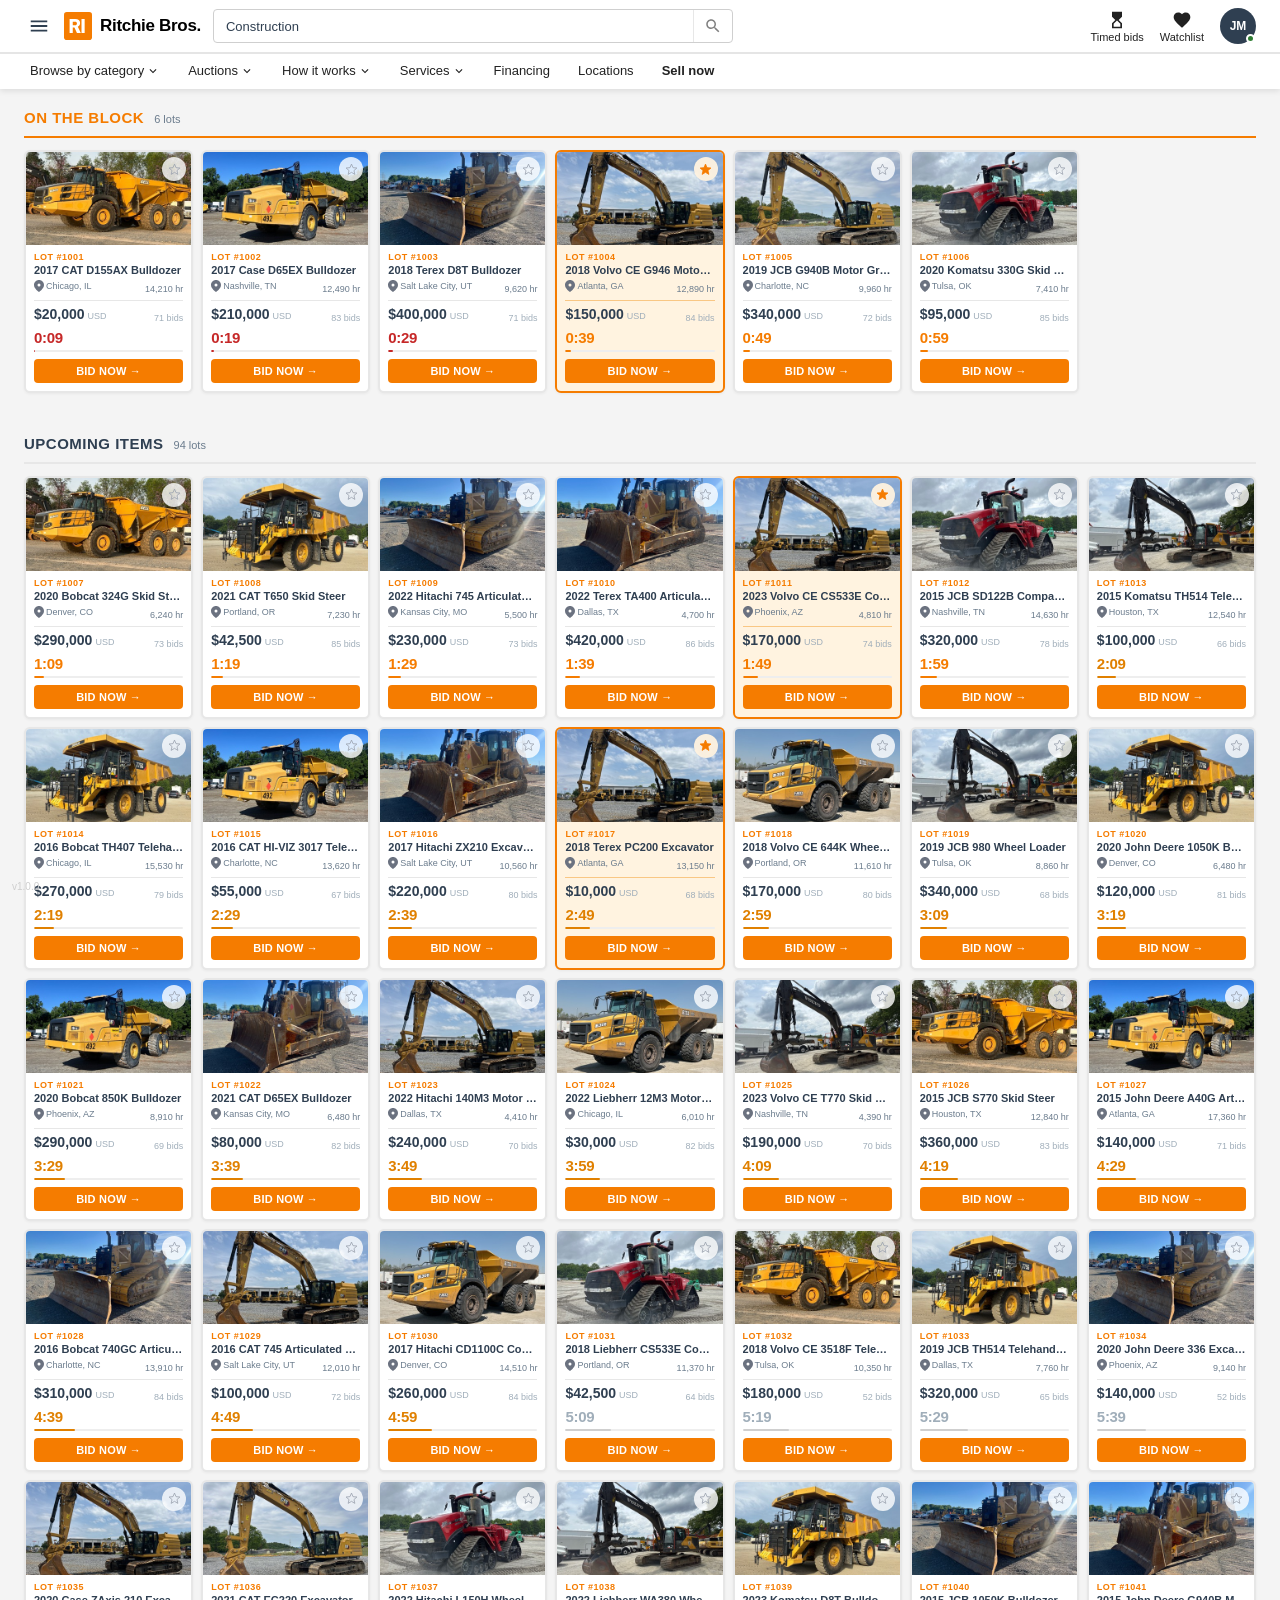
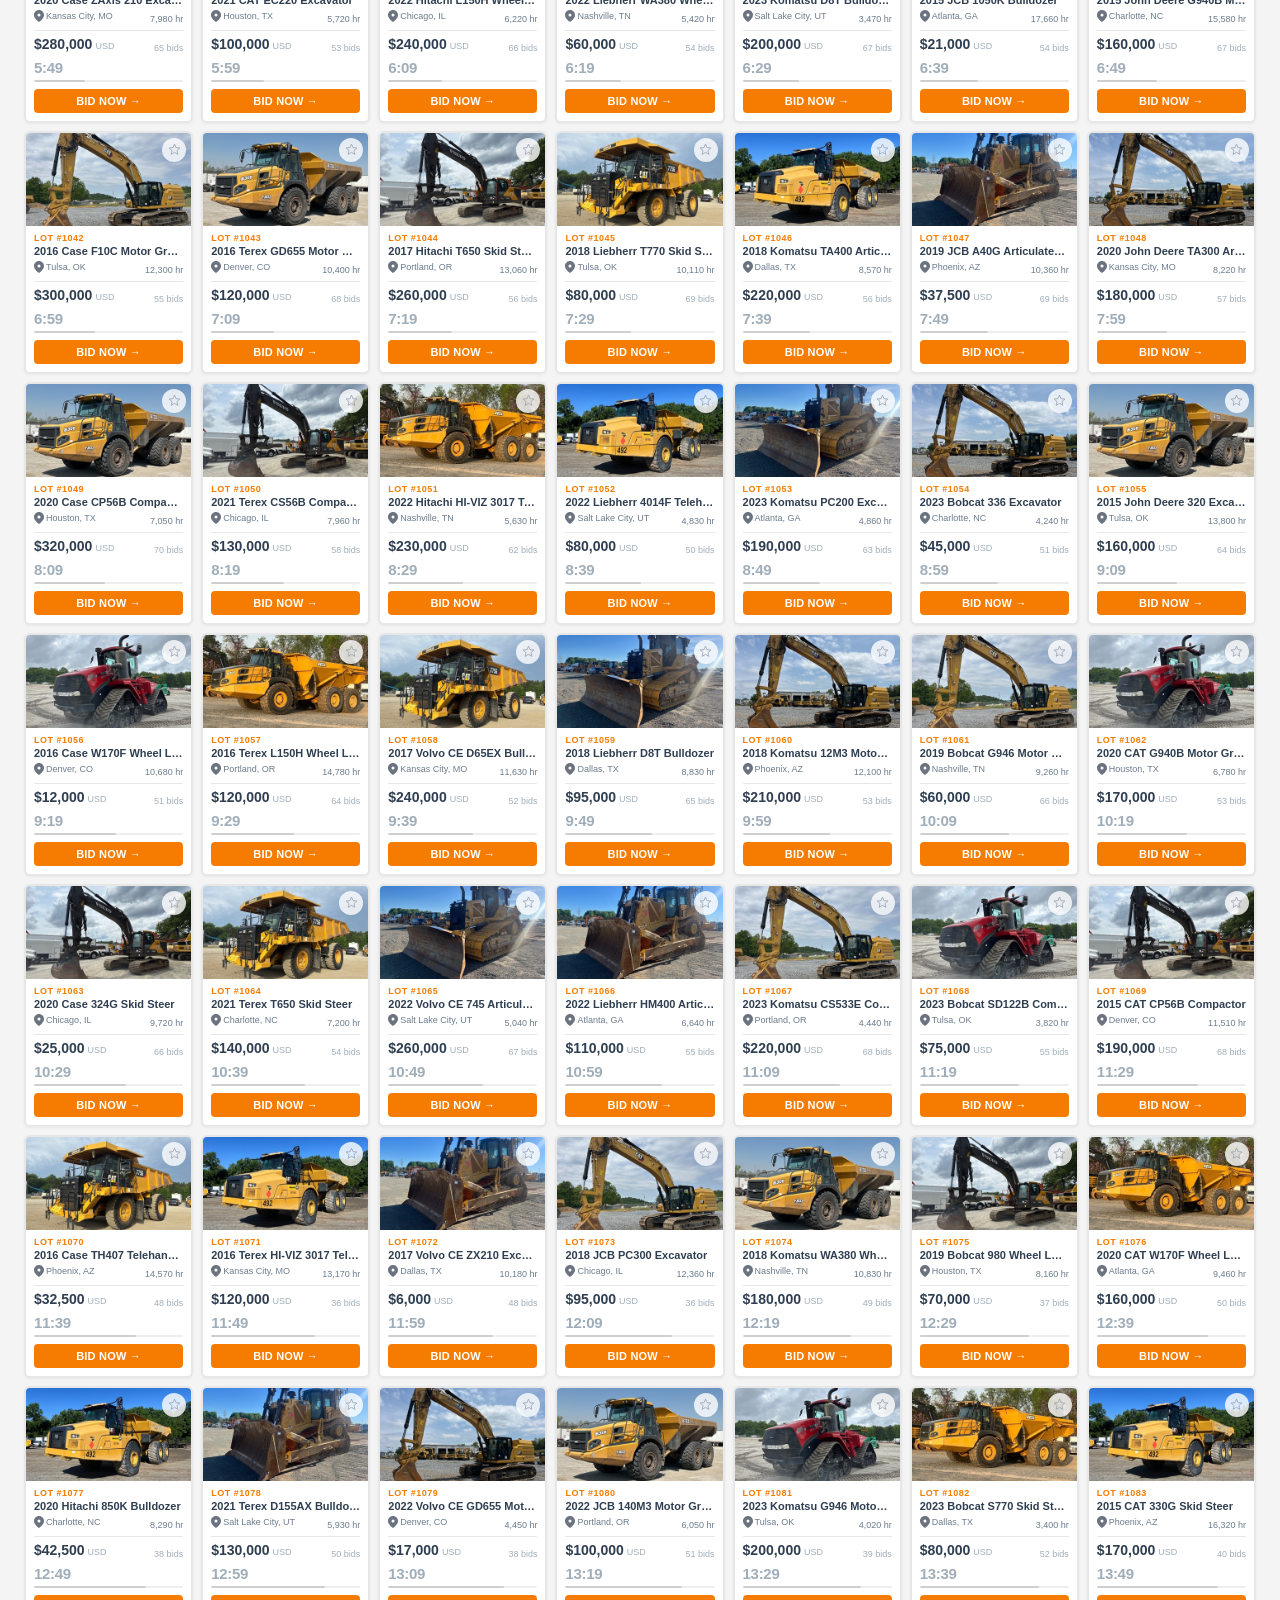
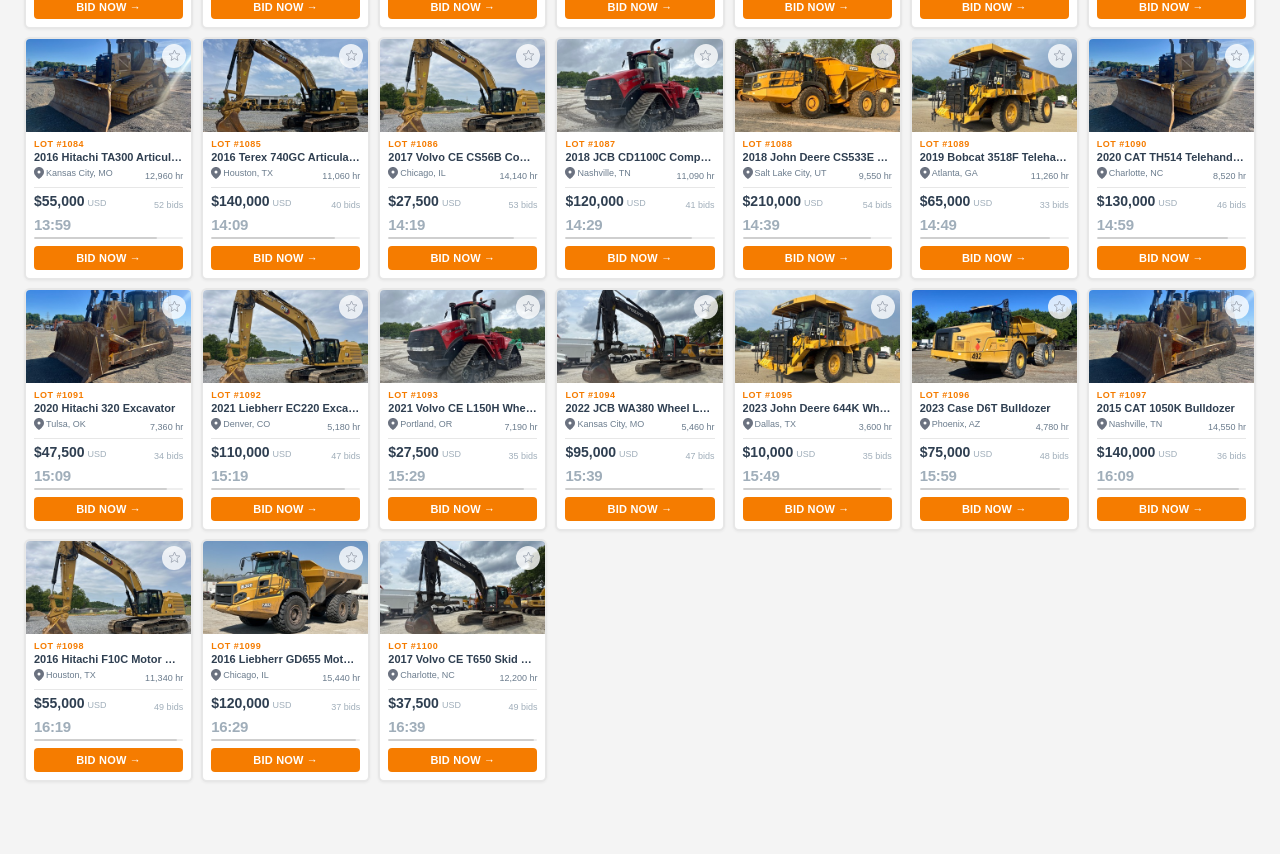
==== commit 2ff4596e: "refactor: extract shared tile.css + tile.js, fix card layout (USD inline, bids right) Co-Authored-By" ====
--- a/v2/index.html
+++ b/v2/index.html
@@ -5,24 +5,9 @@
 <meta name="viewport" content="width=device-width, initial-scale=1.0">
 <title>Heavy Equipment Auction — LIVE</title>
 <meta name="build-version" content="1.0.0">
+<link rel="stylesheet" href="../shared/tile.css">
 <style>
   *, *::before, *::after { box-sizing: border-box; margin: 0; padding: 0; }
-
-  :root {
-    --bg: #F4F4F4;
-    --card: #FFFFFF;
-    --card-border: #E7E7E7;
-    --divider: #CFCFCF;
-    --orange: #F57C00;
-    --amber: #E08000;
-    --red: #C62828;
-    --indigo: #5E35B1;
-    --green: #2E7D32;
-    --navy: #2F3F51;
-    --text: #2F3F51;
-    --muted: #6B7C8D;
-    --dim: #A0AEBA;
-  }
 
   body {
     background: var(--bg);
@@ -209,267 +194,7 @@
   }
 
 
-  /* ── GRID ── */
-  .grid {
-    display: grid;
-    grid-template-columns: repeat(8, 1fr);
-    gap: 8px;
-  }
-  @media (max-width: 1399px) { .grid { grid-template-columns: repeat(7, 1fr); } }
-  @media (max-width: 1099px) { .grid { grid-template-columns: repeat(5, 1fr); } }
-  @media (max-width: 799px)  { .grid { grid-template-columns: repeat(4, 1fr); } }
-  @media (max-width: 599px)  { .grid { grid-template-columns: repeat(2, 1fr); } }
-  @media (max-width: 399px)  { .grid { grid-template-columns: 1fr; } }
-
-  /* ── TILE ── */
-  .tile {
-    background: var(--card);
-    border: 2px solid var(--card-border);
-    border-radius: 6px;
-    overflow: hidden;
-    display: flex;
-    flex-direction: column;
-    transition: border-color 0.3s, box-shadow 0.3s, opacity 0.6s, transform 0.6s;
-    position: relative;
-    box-shadow: 0 1px 3px rgba(0,0,0,0.05);
-  }
-
-
-  /* watchlisted tile — orange tint bg + stronger border */
-  .tile.watchlisted {
-    background: #FFF3E0;
-    border-color: var(--orange);
-    border-width: 2px;
-  }
-
-  /* extend flash — single keyframe animation, no class swapping needed */
-  @keyframes extendFlash {
-    0%   { filter: grayscale(1) brightness(0.15); }
-    45%  { filter: grayscale(1) brightness(0.15); }
-    100% { filter: grayscale(0) brightness(1); }
-  }
-  .tile.extending {
-    animation: extendFlash 3.5s ease-out forwards;
-  }
-
-  /* sold fade */
-  .tile.selling {
-    opacity: 0;
-    transform: scale(0.95);
-    pointer-events: none;
-  }
-
-  /* ── TILE IMAGE ── */
-  .tile-img {
-    width: 100%;
-    aspect-ratio: 16/9;
-    object-fit: cover;
-    background: #E8E8E8;
-    display: block;
-  }
-  .tile-img-wrap {
-    position: relative;
-    flex-shrink: 0;
-  }
-  .tile-img-fallback {
-    width: 100%;
-    aspect-ratio: 16/9;
-    display: flex;
-    align-items: center;
-    justify-content: center;
-    font-size: 10px;
-    font-weight: 600;
-    color: var(--dim);
-    background: #EEEEEE;
-    letter-spacing: 0.5px;
-    text-transform: uppercase;
-  }
-
-  /* bid status banner */
-  .bid-status-banner {
-    position: absolute;
-    bottom: 0;
-    left: 0;
-    right: 0;
-    padding: 3px 8px;
-    font-size: 10px;
-    font-weight: 800;
-    letter-spacing: 1.2px;
-    text-align: center;
-    text-transform: uppercase;
-    display: none;
-  }
-  .bid-status-banner.winning {
-    display: block;
-    background: rgba(27, 94, 32, 0.88);
-    color: #fff;
-  }
-  .bid-status-banner.outbid {
-    display: block;
-    background: rgba(183, 28, 28, 0.88);
-    color: #fff;
-  }
-
-  /* extended badge */
-  .extended-badge {
-    position: absolute;
-    top: 7px;
-    left: 7px;
-    background: var(--indigo);
-    color: #fff;
-    font-size: 10px;
-    font-weight: 700;
-    letter-spacing: 0.6px;
-    padding: 3px 7px;
-    border-radius: 3px;
-    display: none;
-    align-items: center;
-    gap: 4px;
-    z-index: 2;
-  }
-  .extended-badge.visible { display: flex; }
-
-  /* sold overlay */
-  .sold-overlay {
-    position: absolute;
-    inset: 0;
-    background: rgba(47,63,81,0.88);
-    display: none;
-    flex-direction: column;
-    align-items: center;
-    justify-content: center;
-    z-index: 10;
-    border-radius: 6px;
-  }
-  .sold-overlay.visible { display: flex; }
-  .sold-text {
-    font-size: 34px;
-    font-weight: 900;
-    color: #4CAF50;
-    letter-spacing: 4px;
-    line-height: 1;
-  }
-  .sold-price {
-    font-size: 20px;
-    font-weight: 700;
-    color: #fff;
-    margin-top: 5px;
-  }
-
-  /* ── TILE BODY ── */
-  .tile-body {
-    padding: 7px 8px 0;
-    flex: 1;
-  }
-  .tile-lot {
-    font-size: 9px;
-    font-weight: 700;
-    color: var(--orange);
-    letter-spacing: 0.5px;
-    text-transform: uppercase;
-    margin-bottom: 1px;
-  }
-  .tile-name {
-    font-size: 11px;
-    font-weight: 700;
-    color: var(--navy);
-    line-height: 1.3;
-    margin-bottom: 2px;
-    white-space: nowrap;
-    overflow: hidden;
-    text-overflow: ellipsis;
-  }
-  .tile-location {
-    font-size: 9px;
-    color: var(--muted);
-    display: flex;
-    align-items: center;
-    gap: 2px;
-    margin-bottom: 4px;
-  }
-  .tile-hours {
-    font-size: 9px;
-    color: var(--muted);
-    margin-bottom: 6px;
-  }
-  .tile-bid-section {
-    border-top: 1px solid var(--card-border);
-    padding-top: 5px;
-    margin-bottom: 6px;
-  }
-  .tile.watchlisted .tile-bid-section { border-top-color: #F9C784; }
-  .bid-price { font-size: 14px; font-weight: 700; color: var(--navy); line-height: 1.2; }
-  .bid-currency { font-size: 9px; color: var(--dim); margin-bottom: 1px; }
-  .bid-count-val { font-size: 9px; color: var(--dim); }
-
-  /* ── TILE FOOTER ── */
-  .tile-footer {
-    padding: 0 8px 8px;
-  }
-  .timer-row {
-    display: flex;
-    align-items: center;
-    justify-content: space-between;
-    margin-bottom: 4px;
-  }
-  .timer-display {
-    font-size: 15px;
-    font-weight: 800;
-    font-variant-numeric: tabular-nums;
-    letter-spacing: -0.3px;
-    color: var(--dim);
-    transition: color 0.3s;
-  }
-  .state-warning  .timer-display { color: var(--amber); }
-  .state-urgent   .timer-display { color: var(--orange); }
-  .state-critical .timer-display { color: var(--red); }
-
-  /* progress bar */
-  .progress-wrap {
-    height: 2px;
-    background: #EEEEEE;
-    border-radius: 2px;
-    overflow: hidden;
-    margin-bottom: 7px;
-  }
-  .progress-fill {
-    height: 100%;
-    background: var(--divider);
-    border-radius: 2px;
-    transition: width 1s linear, background 0.3s;
-  }
-  .state-warning  .progress-fill { background: var(--amber); }
-  .state-urgent   .progress-fill { background: var(--orange); }
-  .state-critical .progress-fill { background: var(--red); }
-
-  /* bid button */
-  .bid-btn {
-    width: 100%;
-    padding: 6px 8px;
-    background: var(--orange);
-    color: #fff;
-    font-size: 11px;
-    font-weight: 700;
-    letter-spacing: 0.2px;
-    border: none;
-    border-radius: 4px;
-    cursor: pointer;
-    transition: background 0.15s, transform 0.1s;
-    display: flex;
-    align-items: center;
-    justify-content: center;
-    gap: 4px;
-  }
-  .bid-btn:hover  { background: #E65100; }
-  .bid-btn:active { transform: scale(0.98); }
-  .bid-btn.flash  { background: #388E3C; color: #fff; }
-  @keyframes btnUrgentFlash {
-    0%, 100% { opacity: 1; }
-    50%       { opacity: 0; }
-  }
-  .bid-btn.urgent-flash {
-    animation: btnUrgentFlash 1.4s ease-in-out infinite;
-  }
+  /* grid, tile, bid-btn — see ../shared/tile.css */
 
   /* ── TOASTS ── */
   .toast-container {
@@ -522,28 +247,6 @@
     display: none;
   }
   .empty-state.visible { display: block; }
-
-  /* ── WATCHLIST STAR ── */
-  .watch-btn {
-    position: absolute;
-    top: 5px;
-    right: 5px;
-    background: rgba(255,255,255,0.80);
-    border: none;
-    border-radius: 50%;
-    width: 24px;
-    height: 24px;
-    display: flex;
-    align-items: center;
-    justify-content: center;
-    cursor: pointer;
-    transition: background 0.15s, transform 0.1s;
-    z-index: 3;
-    padding: 0;
-  }
-  .watch-btn:hover  { background: rgba(255,255,255,0.95); transform: scale(1.1); }
-  .watch-btn:active { transform: scale(0.95); }
-  .watch-btn.active { background: rgba(255,243,224,0.95); }
 
   /* ── PAGE MAX-WIDTH ── */
   .header-toolbar { max-width: 1680px; margin: 0 auto; padding-left: 24px; padding-right: 24px; }
@@ -673,6 +376,7 @@
 <!-- VERSION -->
 <div id="version-badge"></div>
 
+<script src="../shared/tile.js"></script>
 <script>
 // ── FEATURE FLAGS ────────────────────────────────────────────────────────────
 // v2: re-sort the grid after an auto-extension (true = reshuffle, false = stay put)
@@ -705,30 +409,12 @@
   'Nashville, TN', 'Kansas City, MO', 'Tulsa, OK', 'Salt Lake City, UT',
 ];
 
-function getBidIncrement(currentBid) {
-  if (currentBid <   1000) return 100;
-  if (currentBid <   5000) return 250;
-  if (currentBid <  10000) return 500;
-  if (currentBid <  25000) return 1000;
-  if (currentBid <  50000) return 2500;
-  if (currentBid < 100000) return 5000;
-  return 10000;
-}
-
 function seededRandom(seed) {
   let s = seed;
   return function() {
     s = (s * 1664525 + 1013904223) & 0xffffffff;
     return (s >>> 0) / 0xffffffff;
   };
-}
-
-function fmt$(n) {
-  return '$' + Math.round(n).toLocaleString();
-}
-
-function fmtHr(h) {
-  return h.toLocaleString() + ' hr';
 }
 
 function generateItems() {
@@ -801,98 +487,6 @@
 
 // ── RENDER ───────────────────────────────────────────────────────────────────
 
-function timerState(secsLeft) {
-  if (secsLeft <= 30)  return 'critical';
-  if (secsLeft <= 120) return 'urgent';
-  if (secsLeft <= 300) return 'warning';
-  return 'normal';
-}
-
-
-function formatTime(secs) {
-  if (secs <= 0) return '0:00';
-  const m = Math.floor(secs / 60);
-  const s = secs % 60;
-  return `${m}:${s.toString().padStart(2, '0')}`;
-}
-
-function progressPct(item) {
-  const remaining = item.closeTime - Date.now();
-  const fullSpan = 17 * 60 * 1000;
-  return Math.max(0, Math.min(100, (remaining / fullSpan) * 100));
-}
-
-function buildTile(item) {
-  const secsLeft = Math.max(0, Math.ceil((item.closeTime - Date.now()) / 1000));
-  const state = timerState(secsLeft);
-  const pct = progressPct(item);
-  const extVisible = Date.now() < item.extendedUntil;
-
-  const el = document.createElement('div');
-  el.className = `tile state-${state}${item.watchlisted ? ' watchlisted' : ''}`;
-  el.id = `tile-${item.id}`;
-  el.dataset.id = item.id;
-
-  el.innerHTML = `
-    <div class="tile-img-wrap">
-      <img class="tile-img" src="${item.thumbnail}"
-           style="background:${item.bgColor}"
-           onerror="this.style.display='none';this.nextElementSibling.style.display='flex'">
-      <div class="tile-img-fallback" style="background:${item.bgColor};display:none">
-        ${item.type}
-      </div>
-      <button class="watch-btn${item.watchlisted ? ' active' : ''}" id="watch-${item.id}"
-              onclick="toggleWatchlist(${item.id})" title="${item.watchlisted ? 'Remove from watchlist' : 'Add to watchlist'}">
-        <svg width="13" height="13" viewBox="0 0 24 24">
-          <path d="M12 17.27L18.18 21l-1.64-7.03L22 9.24l-7.19-.61L12 2 9.19 8.63 2 9.24l5.46 4.73L5.82 21z"
-                fill="${item.watchlisted ? '#F57C00' : 'none'}"
-                stroke="${item.watchlisted ? '#F57C00' : '#9CA3AF'}"
-                stroke-width="1.5"/>
-        </svg>
-      </button>
-      <div class="extended-badge${extVisible ? ' visible' : ''}" id="badge-${item.id}">
-        ⚡ AUTO EXTENDED
-      </div>
-      <div class="bid-status-banner${item.userBid ? (item.userWinning ? ' winning' : ' outbid') : ''}" id="status-${item.id}">
-        ${item.userBid ? (item.userWinning ? 'Winning' : 'Outbid') : ''}
-      </div>
-      <div class="sold-overlay" id="overlay-${item.id}">
-        <div class="sold-text">SOLD</div>
-        <div class="sold-price">${fmt$(item.currentBid)}</div>
-      </div>
-    </div>
-    <div class="tile-body">
-      <div class="tile-lot">LOT #${item.lotNum}</div>
-      <div class="tile-name">${item.year} ${item.make} ${item.model} ${item.type}</div>
-      <div class="tile-location">
-        <svg width="10" height="12" viewBox="0 0 10 12" fill="none" style="flex-shrink:0">
-          <path d="M5 0C2.24 0 0 2.24 0 5c0 3.75 5 7 5 7s5-3.25 5-7c0-2.76-2.24-5-5-5zm0 6.5A1.5 1.5 0 1 1 5 3.5a1.5 1.5 0 0 1 0 3z" fill="#6b7280"/>
-        </svg>
-        ${item.location}
-      </div>
-      <div class="tile-hours">${fmtHr(item.hours)}</div>
-      <div class="tile-bid-section">
-        <div class="bid-price" id="bid-${item.id}">${fmt$(item.currentBid)}</div>
-        <div class="bid-currency">USD</div>
-        <div class="bid-count-val" id="count-${item.id}">${item.bidCount} bids</div>
-      </div>
-    </div>
-    <div class="tile-footer">
-      <div class="timer-row">
-        <div class="timer-display" id="timer-${item.id}">${formatTime(secsLeft)}</div>
-      </div>
-      <div class="progress-wrap">
-        <div class="progress-fill" id="prog-${item.id}" style="width:${pct}%"></div>
-      </div>
-      <button class="bid-btn" id="btn-${item.id}" onclick="placeBid(${item.id})">
-        BID NOW &rarr;
-      </button>
-    </div>
-  `;
-
-  return el;
-}
-
 function renderGrid() {
   const hotGrid      = document.getElementById('grid-hot');
   const upcomingGrid = document.getElementById('grid-upcoming');
--- a/shared/tile.css
+++ b/shared/tile.css
@@ -0,0 +1,274 @@
+/* ── SHARED TILE STYLES ──────────────────────────────────────────────────── */
+
+:root {
+  --bg: #F4F4F4;
+  --card: #FFFFFF;
+  --card-border: #E7E7E7;
+  --divider: #CFCFCF;
+  --orange: #F57C00;
+  --amber: #E08000;
+  --red: #C62828;
+  --indigo: #5E35B1;
+  --green: #2E7D32;
+  --navy: #2F3F51;
+  --text: #2F3F51;
+  --muted: #6B7C8D;
+  --dim: #A0AEBA;
+}
+
+/* ── GRID ── */
+.grid {
+  display: grid;
+  grid-template-columns: repeat(8, 1fr);
+  gap: 8px;
+}
+@media (max-width: 1399px) { .grid { grid-template-columns: repeat(7, 1fr); } }
+@media (max-width: 1099px) { .grid { grid-template-columns: repeat(5, 1fr); } }
+@media (max-width:  799px) { .grid { grid-template-columns: repeat(4, 1fr); } }
+@media (max-width:  599px) { .grid { grid-template-columns: repeat(2, 1fr); } }
+@media (max-width:  399px) { .grid { grid-template-columns: 1fr; } }
+
+/* ── TILE ── */
+.tile {
+  background: var(--card);
+  border: 2px solid var(--card-border);
+  border-radius: 6px;
+  overflow: hidden;
+  display: flex;
+  flex-direction: column;
+  transition: border-color 0.3s, box-shadow 0.3s, opacity 0.6s, transform 0.6s;
+  position: relative;
+  box-shadow: 0 1px 3px rgba(0,0,0,0.05);
+}
+.tile.watchlisted {
+  background: #FFF3E0;
+  border-color: var(--orange);
+  border-width: 2px;
+}
+
+@keyframes extendFlash {
+  0%   { filter: grayscale(1) brightness(0.15); }
+  45%  { filter: grayscale(1) brightness(0.15); }
+  100% { filter: grayscale(0) brightness(1); }
+}
+.tile.extending { animation: extendFlash 3.5s ease-out forwards; }
+.tile.selling   { opacity: 0; transform: scale(0.95); pointer-events: none; }
+
+/* ── TILE IMAGE ── */
+.tile-img {
+  width: 100%;
+  aspect-ratio: 16/9;
+  object-fit: cover;
+  background: #E8E8E8;
+  display: block;
+}
+.tile-img-wrap  { position: relative; flex-shrink: 0; }
+.tile-img-fallback {
+  width: 100%;
+  aspect-ratio: 16/9;
+  display: flex;
+  align-items: center;
+  justify-content: center;
+  font-size: 10px;
+  font-weight: 600;
+  color: var(--dim);
+  background: #EEEEEE;
+  letter-spacing: 0.5px;
+  text-transform: uppercase;
+}
+
+/* bid status banner */
+.bid-status-banner {
+  position: absolute;
+  bottom: 0; left: 0; right: 0;
+  padding: 3px 8px;
+  font-size: 10px;
+  font-weight: 800;
+  letter-spacing: 1.2px;
+  text-align: center;
+  text-transform: uppercase;
+  display: none;
+}
+.bid-status-banner.winning { display: block; background: rgba(27,94,32,0.88);   color: #fff; }
+.bid-status-banner.outbid  { display: block; background: rgba(183,28,28,0.88);  color: #fff; }
+
+/* extended badge */
+.extended-badge {
+  position: absolute;
+  top: 7px; left: 7px;
+  background: var(--indigo);
+  color: #fff;
+  font-size: 10px;
+  font-weight: 700;
+  letter-spacing: 0.6px;
+  padding: 3px 7px;
+  border-radius: 3px;
+  display: none;
+  align-items: center;
+  gap: 4px;
+  z-index: 2;
+}
+.extended-badge.visible { display: flex; }
+
+/* sold overlay */
+.sold-overlay {
+  position: absolute;
+  inset: 0;
+  background: rgba(47,63,81,0.88);
+  display: none;
+  flex-direction: column;
+  align-items: center;
+  justify-content: center;
+  z-index: 10;
+  border-radius: 6px;
+}
+.sold-overlay.visible { display: flex; }
+.sold-text  { font-size: 34px; font-weight: 900; color: #4CAF50; letter-spacing: 4px; line-height: 1; }
+.sold-price { font-size: 20px; font-weight: 700; color: #fff; margin-top: 5px; }
+
+/* watchlist star */
+.watch-btn {
+  position: absolute;
+  top: 5px; right: 5px;
+  background: rgba(255,255,255,0.80);
+  border: none;
+  border-radius: 50%;
+  width: 24px; height: 24px;
+  display: flex;
+  align-items: center;
+  justify-content: center;
+  cursor: pointer;
+  transition: background 0.15s, transform 0.1s;
+  z-index: 3;
+  padding: 0;
+}
+.watch-btn:hover  { background: rgba(255,255,255,0.95); transform: scale(1.1); }
+.watch-btn:active { transform: scale(0.95); }
+.watch-btn.active { background: rgba(255,243,224,0.95); }
+
+/* ── TILE BODY ── */
+.tile-body { padding: 7px 8px 0; flex: 1; }
+.tile-lot {
+  font-size: 9px;
+  font-weight: 700;
+  color: var(--orange);
+  letter-spacing: 0.5px;
+  text-transform: uppercase;
+  margin-bottom: 1px;
+}
+.tile-name {
+  font-size: 11px;
+  font-weight: 700;
+  color: var(--navy);
+  line-height: 1.3;
+  margin-bottom: 3px;
+  white-space: nowrap;
+  overflow: hidden;
+  text-overflow: ellipsis;
+}
+/* location + hours on same row */
+.tile-info-row {
+  display: flex;
+  justify-content: space-between;
+  align-items: baseline;
+  gap: 4px;
+  margin-bottom: 6px;
+}
+.tile-location {
+  font-size: 9px;
+  color: var(--muted);
+  display: flex;
+  align-items: center;
+  gap: 2px;
+  flex: 1;
+  min-width: 0;
+  white-space: nowrap;
+  overflow: hidden;
+  text-overflow: ellipsis;
+}
+.tile-hours {
+  font-size: 9px;
+  color: var(--muted);
+  white-space: nowrap;
+  flex-shrink: 0;
+}
+
+/* bid section: price+USD inline left, bids count right */
+.tile-bid-section {
+  display: flex;
+  justify-content: space-between;
+  align-items: flex-end;
+  border-top: 1px solid var(--card-border);
+  padding-top: 5px;
+  margin-bottom: 6px;
+}
+.tile.watchlisted .tile-bid-section { border-top-color: #F9C784; }
+.bid-price-wrap {
+  display: flex;
+  align-items: baseline;
+  gap: 3px;
+}
+.bid-price    { font-size: 14px; font-weight: 700; color: var(--navy); line-height: 1.2; }
+.bid-currency { font-size: 9px;  color: var(--dim); }
+.bid-count-val{ font-size: 9px;  color: var(--dim); text-align: right; }
+
+/* ── TILE FOOTER ── */
+.tile-footer { padding: 0 8px 8px; }
+.timer-row {
+  display: flex;
+  align-items: center;
+  justify-content: space-between;
+  margin-bottom: 4px;
+}
+.timer-display {
+  font-size: 15px;
+  font-weight: 800;
+  font-variant-numeric: tabular-nums;
+  letter-spacing: -0.3px;
+  color: var(--dim);
+  transition: color 0.3s;
+}
+.state-warning  .timer-display { color: var(--amber); }
+.state-urgent   .timer-display { color: var(--orange); }
+.state-critical .timer-display { color: var(--red); }
+
+.progress-wrap {
+  height: 2px;
+  background: #EEEEEE;
+  border-radius: 2px;
+  overflow: hidden;
+  margin-bottom: 7px;
+}
+.progress-fill {
+  height: 100%;
+  background: var(--divider);
+  border-radius: 2px;
+  transition: width 1s linear, background 0.3s;
+}
+.state-warning  .progress-fill { background: var(--amber); }
+.state-urgent   .progress-fill { background: var(--orange); }
+.state-critical .progress-fill { background: var(--red); }
+
+/* bid button */
+.bid-btn {
+  width: 100%;
+  padding: 6px 8px;
+  background: var(--orange);
+  color: #fff;
+  font-size: 11px;
+  font-weight: 700;
+  letter-spacing: 0.2px;
+  border: none;
+  border-radius: 4px;
+  cursor: pointer;
+  transition: background 0.15s, transform 0.1s;
+  display: flex;
+  align-items: center;
+  justify-content: center;
+  gap: 4px;
+}
+.bid-btn:hover  { background: #E65100; }
+.bid-btn:active { transform: scale(0.98); }
+.bid-btn.flash  { background: #388E3C; color: #fff; }
+@keyframes btnUrgentFlash { 0%, 100% { opacity: 1; } 50% { opacity: 0; } }
+.bid-btn.urgent-flash { animation: btnUrgentFlash 1.4s ease-in-out infinite; }
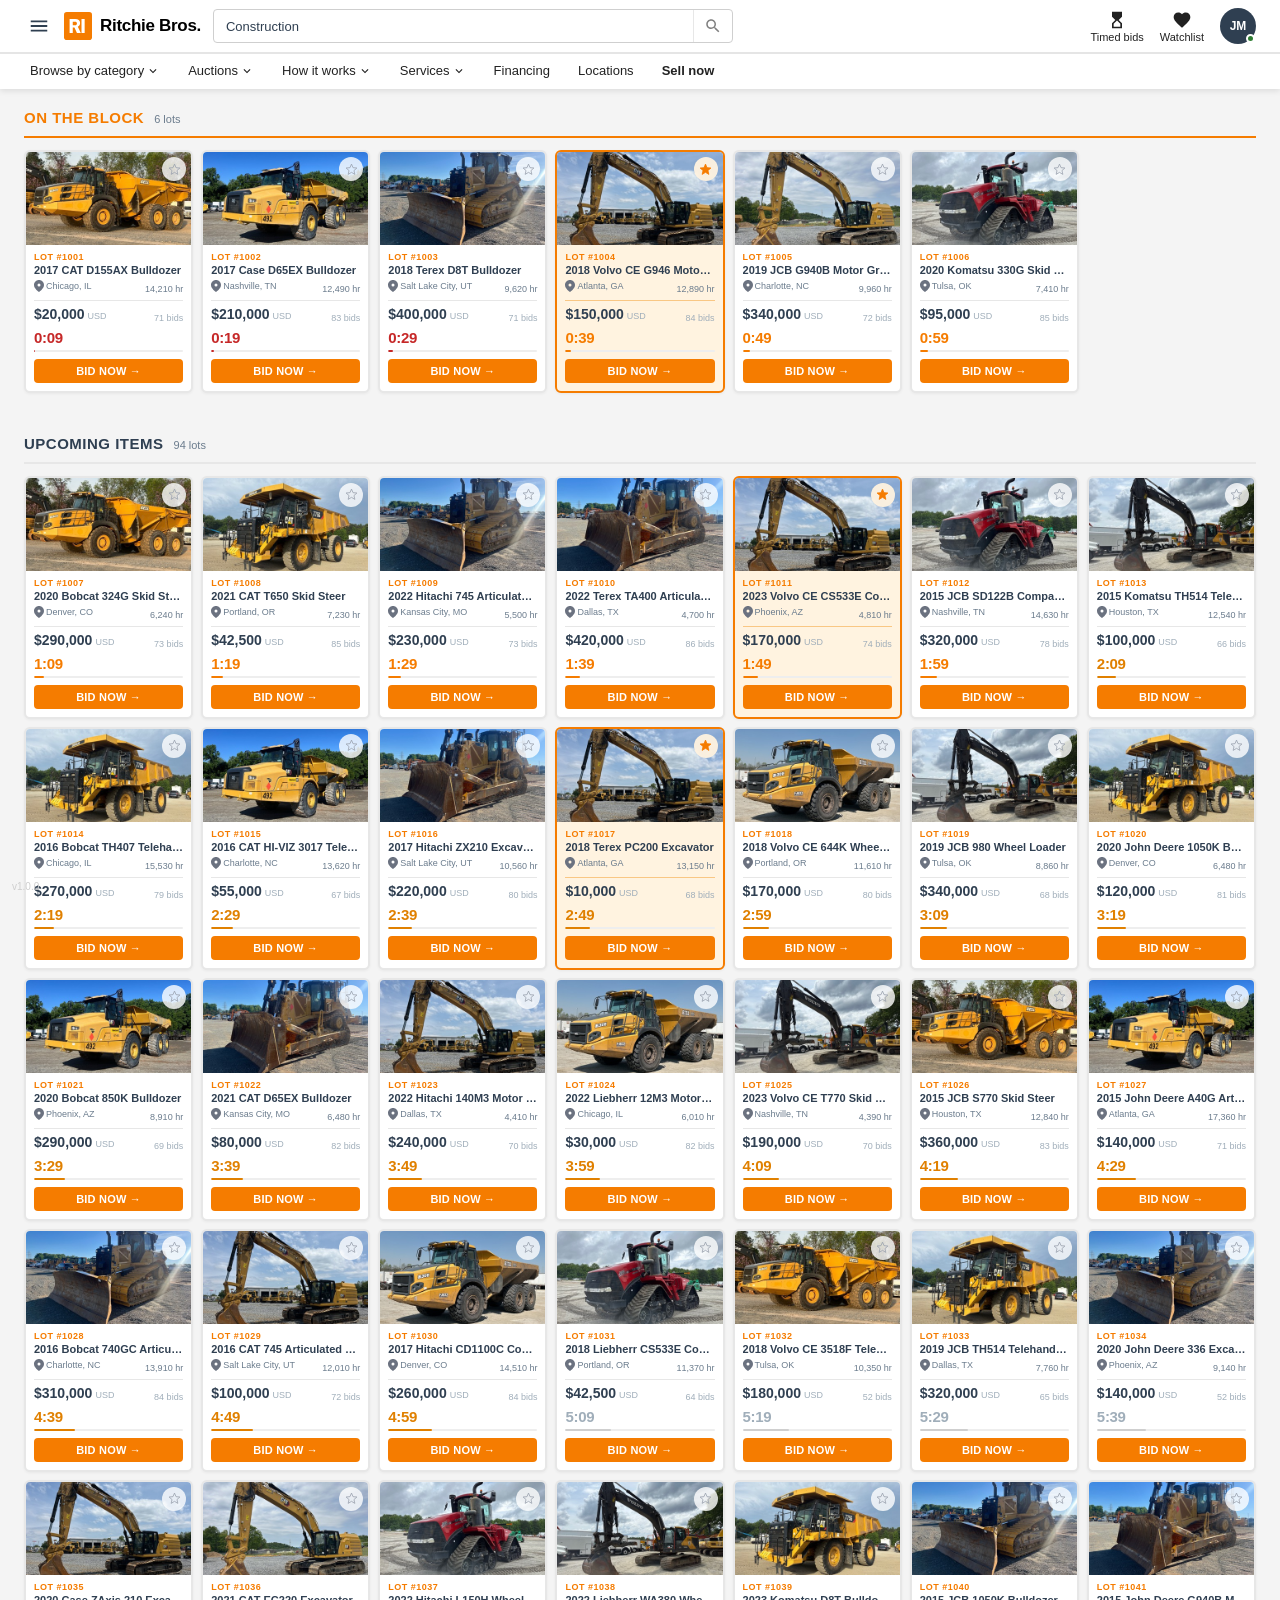
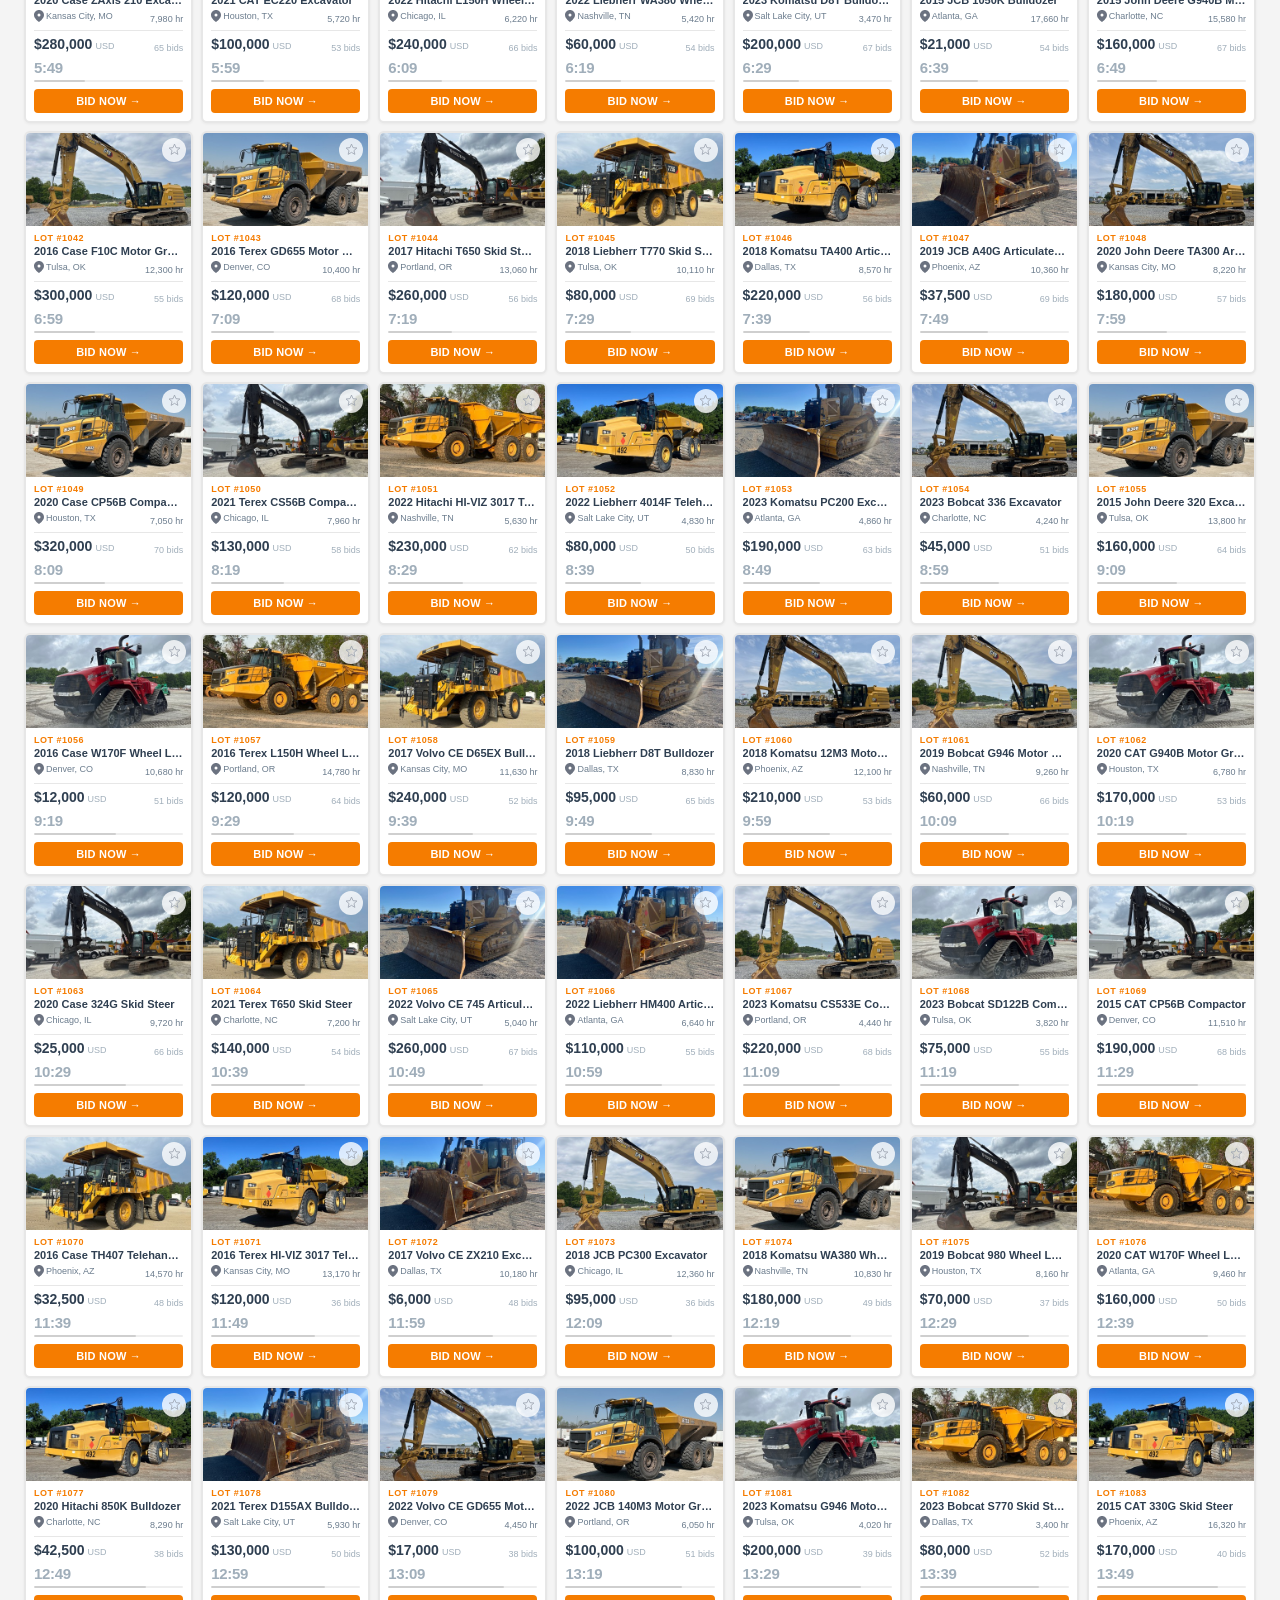
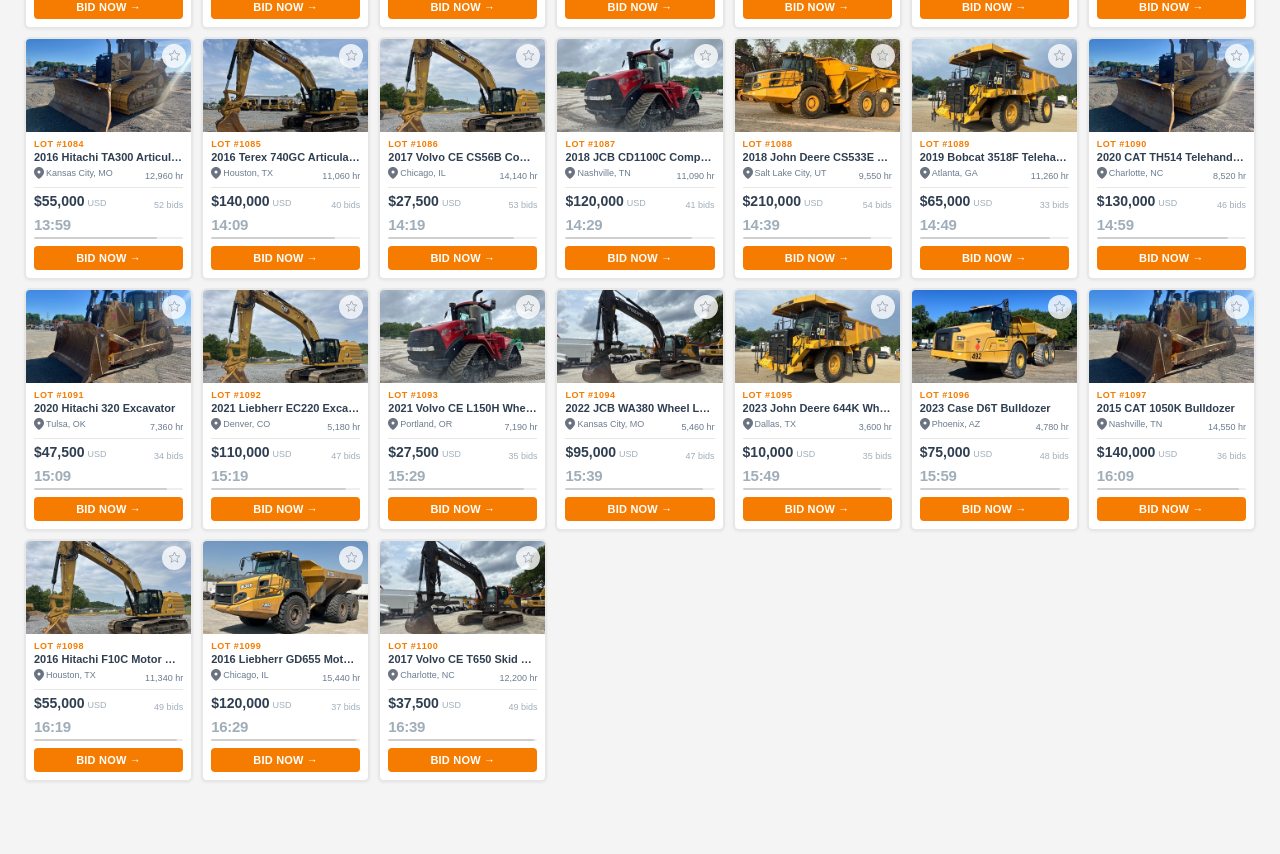
==== commit a7424edb: "feat: show greyed-out SOLD button at 0:00 across all versions When timer hits 0:00: button text chan" ====
--- a/v2/index.html
+++ b/v2/index.html
@@ -5,7 +5,7 @@
 <meta name="viewport" content="width=device-width, initial-scale=1.0">
 <title>Heavy Equipment Auction — LIVE</title>
 <meta name="build-version" content="1.0.0">
-<link rel="stylesheet" href="../shared/tile.css">
+<link rel="stylesheet" href="../shared/tile.css?v=6">
 <style>
   *, *::before, *::after { box-sizing: border-box; margin: 0; padding: 0; }
 
@@ -566,10 +566,16 @@
   if (countEl) countEl.textContent = item.bidCount + ' bids';
   updateBidStatus(item);
 
-  // Flash BID NOW button if watchlisted and closing in < 15 seconds
   const btnEl = document.getElementById(`btn-${item.id}`);
-  if (btnEl && !btnEl.classList.contains('flash')) {
-    btnEl.classList.toggle('urgent-flash', item.watchlisted && secsLeft < 30);
+  if (btnEl) {
+    if (secsLeft <= 0) {
+      btnEl.classList.remove('urgent-flash', 'flash');
+      btnEl.classList.add('sold');
+      btnEl.disabled = true;
+      btnEl.textContent = 'SOLD';
+    } else if (!btnEl.classList.contains('flash')) {
+      btnEl.classList.toggle('urgent-flash', item.watchlisted && secsLeft < 30);
+    }
   }
 }
 
--- a/shared/tile.css
+++ b/shared/tile.css
@@ -106,7 +106,7 @@
   display: none;
   align-items: center;
   gap: 4px;
-  z-index: 2;
+  z-index: 13;
 }
 .extended-badge.visible { display: flex; }
 
@@ -125,6 +125,37 @@
 .sold-overlay.visible { display: flex; }
 .sold-text  { font-size: 34px; font-weight: 900; color: #4CAF50; letter-spacing: 4px; line-height: 1; }
 .sold-price { font-size: 20px; font-weight: 700; color: #fff; margin-top: 5px; }
+
+/* bid placed overlay — sits on .tile directly so it covers the whole card */
+@keyframes bidPlacedFade {
+  0%,  80% { opacity: 1; }
+  100%      { opacity: 0; }
+}
+.bid-placed-overlay {
+  position: absolute;
+  inset: 0;
+  background: rgba(0,0,0,0.92);
+  display: none;
+  flex-direction: column;
+  align-items: center;
+  justify-content: center;
+  z-index: 12;
+  border-radius: 6px;
+  pointer-events: none;
+}
+.bid-placed-overlay.visible {
+  display: flex;
+  animation: bidPlacedFade 4s ease-in forwards;
+}
+.bid-placed-text {
+  font-size: 28px;
+  font-weight: 900;
+  color: #4CAF50;
+  letter-spacing: 3px;
+  line-height: 1;
+  text-align: center;
+  width: 100%;
+}
 
 /* watchlist star */
 .watch-btn {
@@ -270,5 +301,12 @@
 .bid-btn:hover  { background: #E65100; }
 .bid-btn:active { transform: scale(0.98); }
 .bid-btn.flash  { background: #388E3C; color: #fff; }
-@keyframes btnUrgentFlash { 0%, 100% { opacity: 1; } 50% { opacity: 0; } }
+@keyframes btnUrgentFlash { 0%, 100% { opacity: 1; } 50% { opacity: 0.1; } }
 .bid-btn.urgent-flash { animation: btnUrgentFlash 1.4s ease-in-out infinite; }
+.bid-btn.sold, .bid-btn:disabled {
+  background: #E0E0E0;
+  color: #9E9E9E;
+  cursor: default;
+  animation: none;
+  transform: none;
+}
